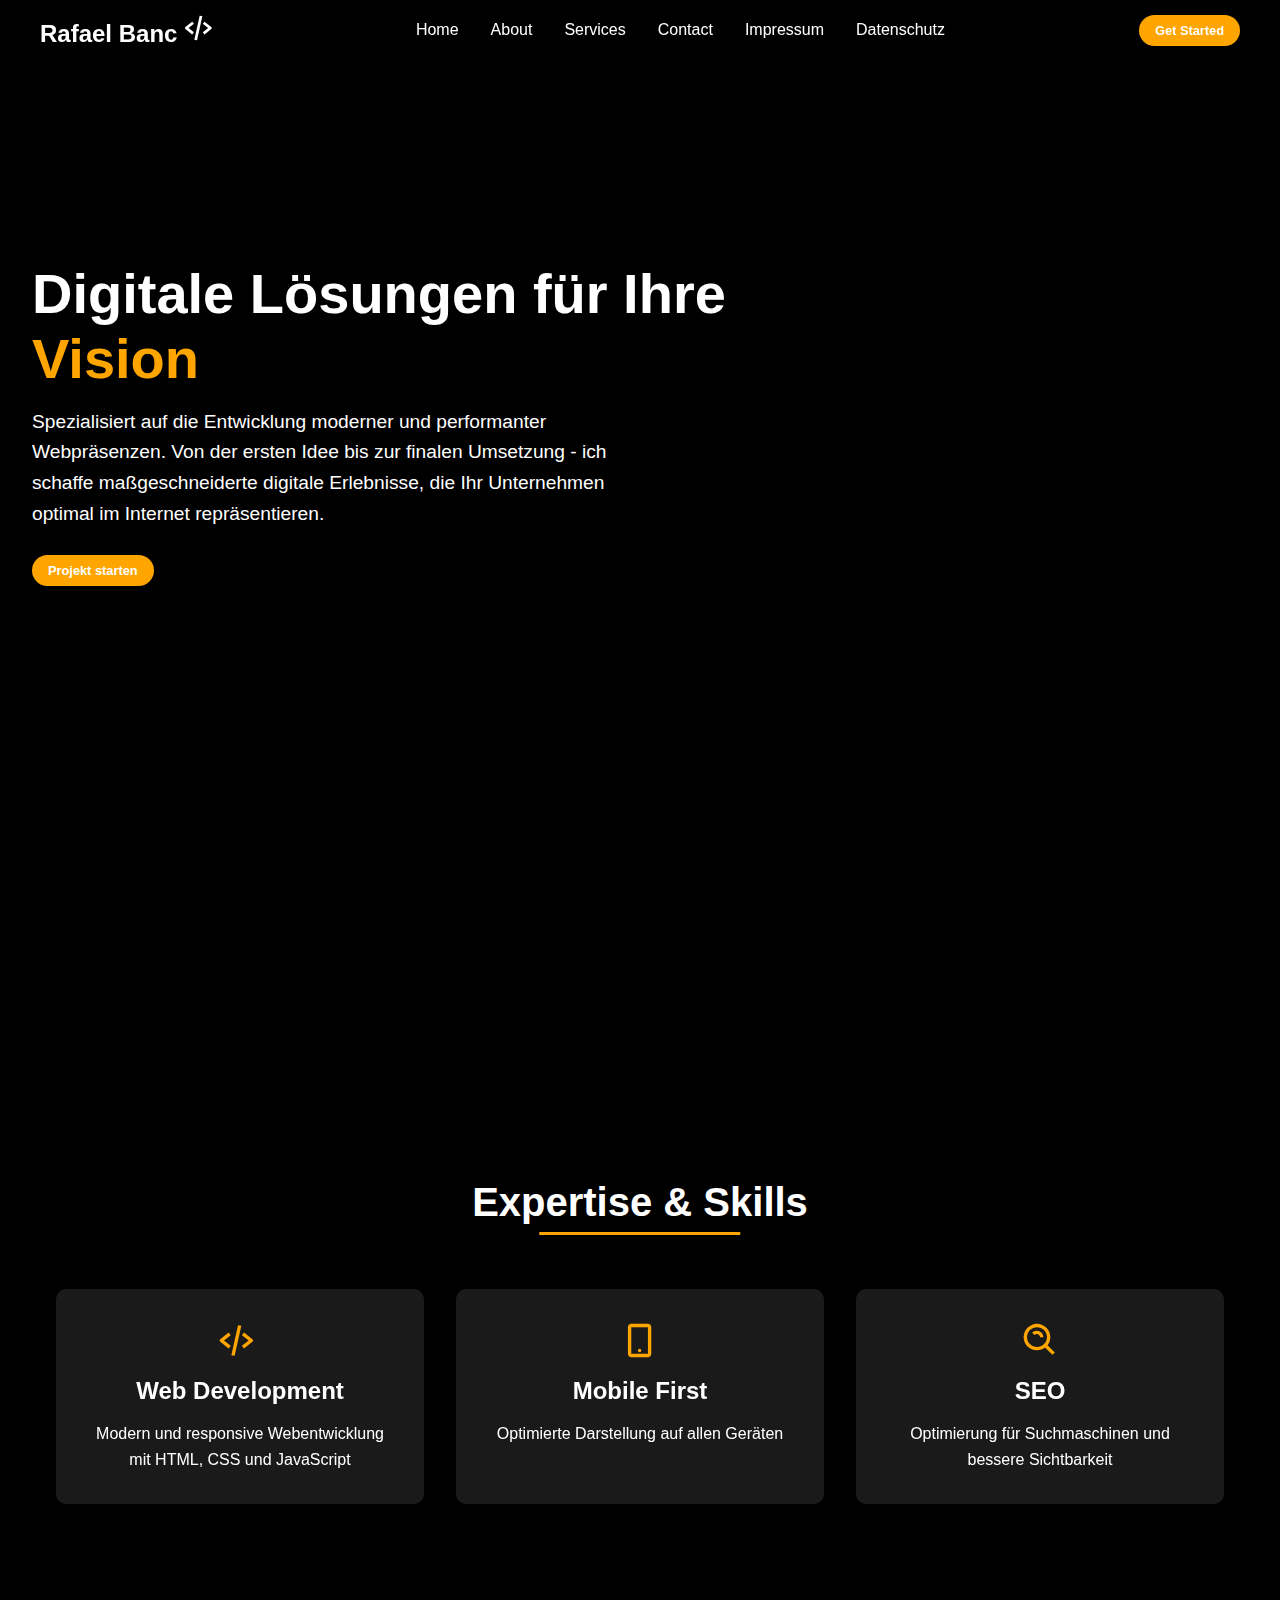
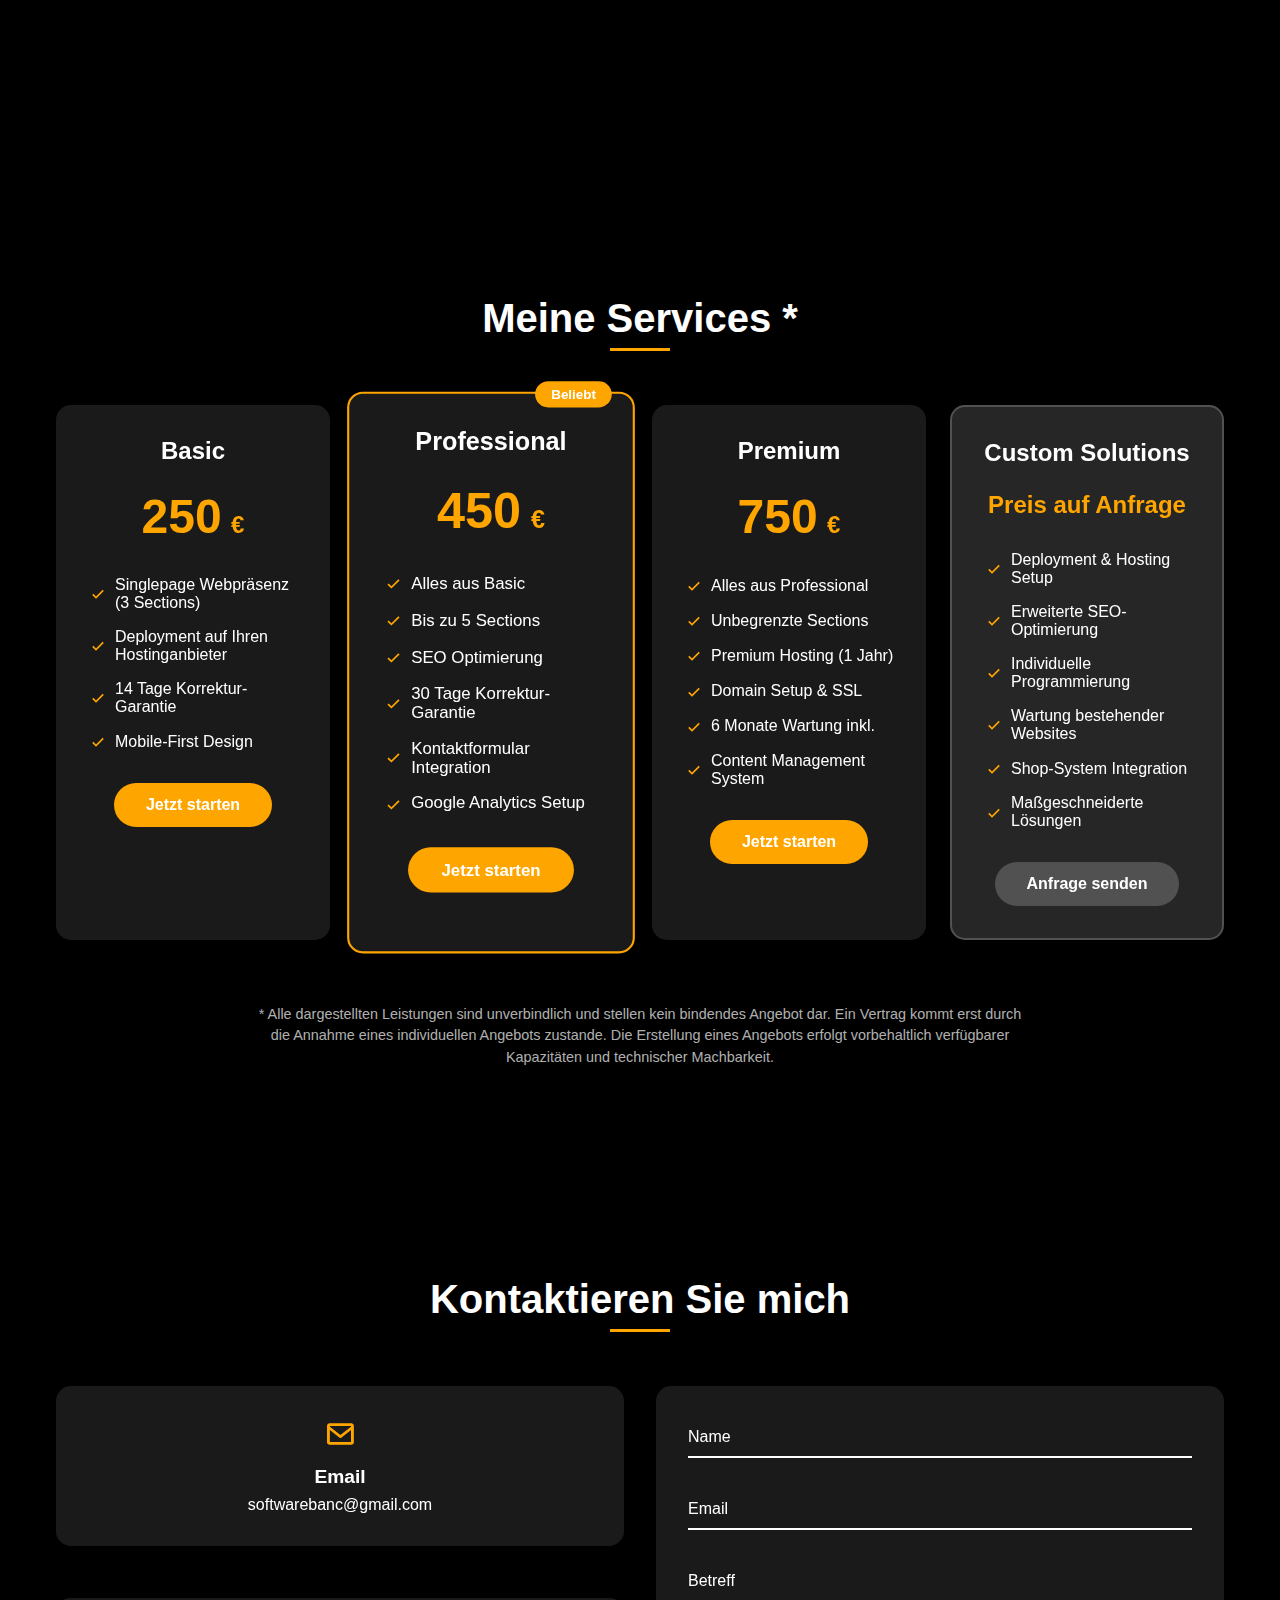
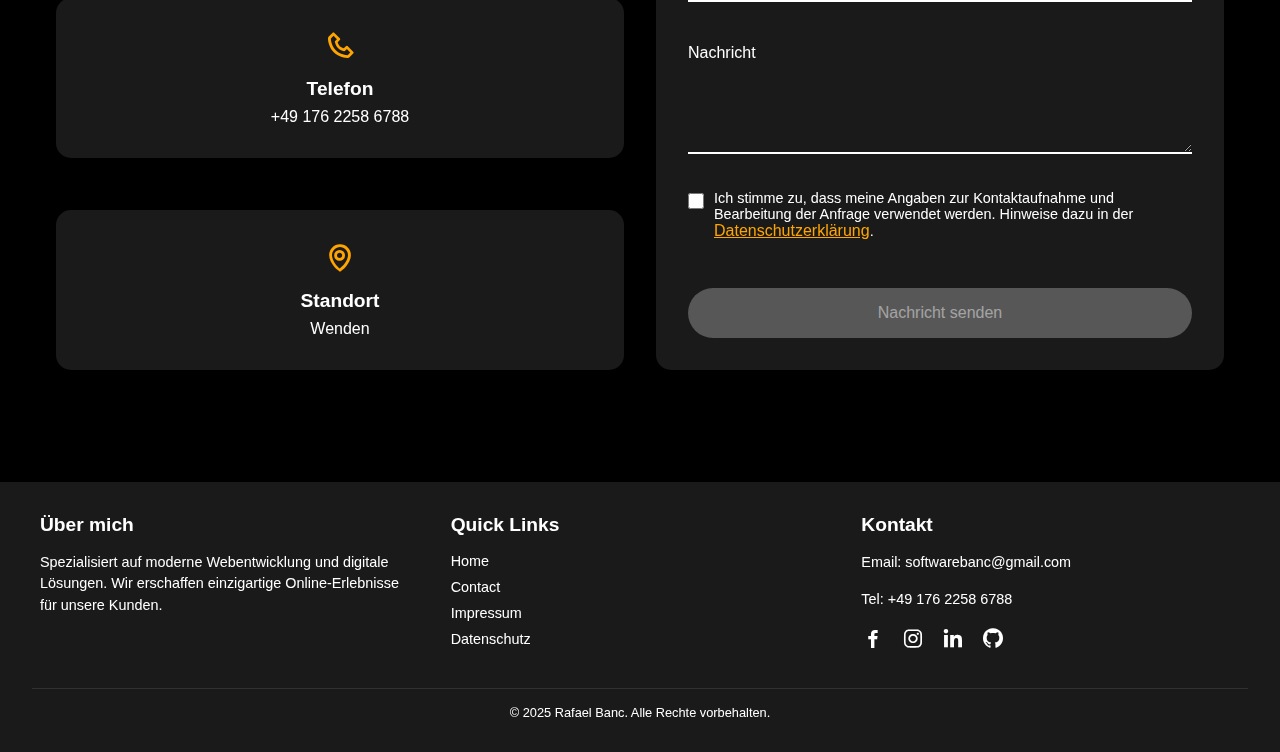
==== index.html @ 3b5b47be "Initial commit" ====
<!DOCTYPE html>
<html lang="en">
<head>
    <meta charset="UTF-8">
    <meta name="viewport" content="width=device-width, initial-scale=1.0">
    <link rel="stylesheet" href="https://fonts.googleapis.com/css2?family=Material+Symbols+Outlined:opsz,wght,FILL,GRAD@20..48,100..700,0..1,-50..200&icon_names=menu" />
    <link rel="stylesheet" href="style.css">
    <link href='https://unpkg.com/boxicons@2.1.4/css/boxicons.min.css' rel='stylesheet'>
    <link rel="stylesheet" href="sections.css">
    <link rel="stylesheet" href="footer.css">
    <link rel="stylesheet" href="service.css">
    <link rel="stylesheet" href="contact.css">
    <script src="script.js" defer></script>
    <title>Banc-Software & IT</title>
</head>
<body>
    <header>
        <div class="navbar">
            <div class="logo"><a href="#home">Rafael Banc</a>
                <i class='bx bx-code-alt'></i>
            </div>
            <ul class="links">
                <li><a href="#home">Home</a></li>
                <li><a href="#about">About</a></li>
                <li><a href="#services">Services</a></li>
                <li><a href="#contact">Contact</a></li>
                <li><a href="/impressum.html">Impressum</a></li>
                <li><a href="/datenschutz.html">Datenschutz</a></li>
            </ul>
            <a href="#contact" class="action_btn">Get Started</a>
            <div class="toggle_btn">
                <span class="material-symbols-outlined">
                    menu
                    </span>
            </div>

            <div class="dropdown_menu">
                <li><a href="#home">Home</a></li>
                <li><a href="#about">About</a></li>
                <li><a href="#services">Services</a></li>
                <li><a href="#contact">Contact</a></li>
                <li><a href="/impressum.html">Impressum</a></li>
                <li><a href="/datenschutz.html">Datenschutz</a></li>
                <li><a href="#contact" class="action_btn">Get Started</a></li>
            </div>
        </div>
    </header>

    <section id="home">
        <div class="hero-content">
            <h1>Digitale Lösungen für Ihre <span class="highlight">Vision</span></h1>
            <p>Spezialisiert auf die Entwicklung moderner und performanter Webpräsenzen. Von der ersten Idee bis zur finalen Umsetzung - ich schaffe maßgeschneiderte digitale Erlebnisse, die Ihr Unternehmen optimal im Internet repräsentieren.</p>
            <a href="#contact" class="action_btn">Projekt starten</a>
        </div>
    </section>

    <section id="about">
        <div class="about-content">
            <h2>Expertise & Skills</h2>
            <div class="skills-container">
                <div class="skill-card">
                    <i class='bx bx-code-alt'></i>
                    <h3>Web Development</h3>
                    <p>Modern und responsive Webentwicklung mit HTML, CSS und JavaScript</p>
                </div>
                <div class="skill-card">
                    <i class='bx bx-mobile-alt'></i>
                    <h3>Mobile First</h3>
                    <p>Optimierte Darstellung auf allen Geräten</p>
                </div>
                <div class="skill-card">
                    <i class='bx bx-search-alt'></i>
                    <h3>SEO</h3>
                    <p>Optimierung für Suchmaschinen und bessere Sichtbarkeit</p>
                </div>
            </div>
        </div>
    </section>

    <!-- Services Section -->
<section id="services">
    <div class="services-content">
        <h2>Meine Services *</h2>
        <div class="pricing-container">
            <!-- Basic Package -->
            <div class="pricing-card">
                <div class="package-name">Basic</div>
                <div class="price">
                    <span class="amount">250</span>
                    <span class="currency">€</span>
                </div>
                <ul class="features">
                    <li>
                        <i class='bx bx-check'></i>
                        Singlepage Webpräsenz (3 Sections)
                    </li>
                    <li>
                        <i class='bx bx-check'></i>
                        Deployment auf Ihren Hostinganbieter
                    </li>
                    <li>
                        <i class='bx bx-check'></i>
                        14 Tage Korrektur-Garantie
                    </li>
                    <li>
                        <i class='bx bx-check'></i>
                        Mobile-First Design
                    </li>
                </ul>
                <a href="#contact" class="pricing-button">Jetzt starten</a>
            </div>

            <!-- Professional Package -->
            <div class="pricing-card featured">
                <div class="popular-badge">Beliebt</div>
                <div class="package-name">Professional</div>
                <div class="price">
                    <span class="amount">450</span>
                    <span class="currency">€</span>
                </div>
                <ul class="features">
                    <li>
                        <i class='bx bx-check'></i>
                        Alles aus Basic
                    </li>
                    <li>
                        <i class='bx bx-check'></i>
                        Bis zu 5 Sections
                    </li>
                    <li>
                        <i class='bx bx-check'></i>
                        SEO Optimierung
                    </li>
                    <li>
                        <i class='bx bx-check'></i>
                        30 Tage Korrektur-Garantie
                    </li>
                    <li>
                        <i class='bx bx-check'></i>
                        Kontaktformular Integration
                    </li>
                    <li>
                        <i class='bx bx-check'></i>
                        Google Analytics Setup
                    </li>
                </ul>
                <a href="#contact" class="pricing-button">Jetzt starten</a>
            </div>

            <!-- Premium Package -->
            <div class="pricing-card">
                <div class="package-name">Premium</div>
                <div class="price">
                    <span class="amount">750</span>
                    <span class="currency">€</span>
                </div>
                <ul class="features">
                    <li>
                        <i class='bx bx-check'></i>
                        Alles aus Professional
                    </li>
                    <li>
                        <i class='bx bx-check'></i>
                        Unbegrenzte Sections
                    </li>
                    <li>
                        <i class='bx bx-check'></i>
                        Premium Hosting (1 Jahr)
                    </li>
                    <li>
                        <i class='bx bx-check'></i>
                        Domain Setup & SSL
                    </li>
                    <li>
                        <i class='bx bx-check'></i>
                        6 Monate Wartung inkl.
                    </li>
                    <li>
                        <i class='bx bx-check'></i>
                        Content Management System
                    </li>
                </ul>
                <a href="#contact" class="pricing-button">Jetzt starten</a>
            </div>
            <!-- Custom Solutions Package -->
<div class="pricing-card custom">
    <div class="package-name">Custom Solutions</div>
    <div class="price">
        <span class="custom-price">Preis auf Anfrage</span>
    </div>
    <ul class="features">
        <li>
            <i class='bx bx-check'></i>
            Deployment & Hosting Setup
        </li>
        <li>
            <i class='bx bx-check'></i>
            Erweiterte SEO-Optimierung
        </li>
        <li>
            <i class='bx bx-check'></i>
            Individuelle Programmierung
        </li>
        <li>
            <i class='bx bx-check'></i>
            Wartung bestehender Websites
        </li>
        <li>
            <i class='bx bx-check'></i>
            Shop-System Integration
        </li>
        <li>
            <i class='bx bx-check'></i>
            Maßgeschneiderte Lösungen
        </li>
    </ul>
    <a href="#contact" class="pricing-button">Anfrage senden</a>
</div>

        </div>
    </div>
    <div class="service-disclaimer">
        <p>* Alle dargestellten Leistungen sind unverbindlich und stellen kein bindendes Angebot dar. 
        Ein Vertrag kommt erst durch die Annahme eines individuellen Angebots zustande. 
        Die Erstellung eines Angebots erfolgt vorbehaltlich verfügbarer Kapazitäten und technischer Machbarkeit.</p>
    </div>
</section>



<section id="contact">
    <div class="contact-content">
        <h2>Kontaktieren Sie mich</h2>
        <div class="contact-container">
            <div class="contact-info">
                <div class="info-item">
                    <i class='bx bx-envelope'></i>
                    <h3>Email</h3>
                    <p>softwarebanc@gmail.com</p>
                </div>
                <div class="info-item">
                    <i class='bx bx-phone'></i>
                    <h3>Telefon</h3>
                    <p>+49 176 2258 6788</p>
                </div>
                <div class="info-item">
                    <i class='bx bx-map'></i>
                    <h3>Standort</h3>
                    <p>Wenden</p>
                </div>
            </div>
            <div class="contact-form" id="contactFormContainer">
                <form id="contactForm" action="https://formspree.io/f/xzzzyaww" method="POST">
                    <input type="hidden" name="_csrf" value="true">
                    <input type="text" name="_gotcha" style="display:none">
                    <div class="form-group">
                        <input type="text" name="name" required>
                        <label>Name</label>
                    </div>
                    <div class="form-group">
                        <input type="email" name="email" required>
                        <label>Email</label>
                    </div>
                    <div class="form-group">
                        <input type="text" name="subject" required>
                        <label>Betreff</label>
                    </div>
                    <div class="form-group">
                        <textarea name="message" required></textarea>
                        <label>Nachricht</label>
                    </div>
                    <div class="form-group privacy-check">
                        <input type="checkbox" name="privacy" id="privacy" required>
                        <label> <!-- "for" Attribut entfernt -->
                            Ich stimme zu, dass meine Angaben zur Kontaktaufnahme und Bearbeitung 
                            der Anfrage verwendet werden. Hinweise dazu in der 
                            <a href="/datenschutz.html">Datenschutzerklärung</a>.
                        </label>
                    </div>
                    <button type="submit" class="submit-btn" disabled>Nachricht senden</button>
                </form>
                <div id="successMessage" class="success-message" style="display: none;">
                    <i class='bx bx-check-circle'></i>
                    <h3>Vielen Dank für Ihre Nachricht!</h3>
                    <p>Ich melde mich schnellstmöglich bei Ihnen!</p>
                </div>
            </div>
        </div>
    </div>
</section>
   
    <footer class="footer">
        <div class="footer-content">
            <div class="footer-section info">
                <h3>Über mich</h3>
                <p>Spezialisiert auf moderne Webentwicklung und digitale Lösungen. Wir erschaffen einzigartige Online-Erlebnisse für unsere Kunden.</p>
            </div>
            
            <div class="footer-section links">
                <h3>Quick Links</h3>
                <ul class="footer-links">
                    <li><a href="#home">Home</a></li>
                    <li><a href="#contact">Contact</a></li>
                    <li><a href="/impressum.html">Impressum</a></li>
                    <li><a href="/datenschutz.html">Datenschutz</a></li>
                </ul>
            </div>
            
            <div class="footer-section contact">
                <h3>Kontakt</h3>
                <p>Email: softwarebanc@gmail.com</p>
                <p>Tel: +49 176 2258 6788</p>
                <div class="social-links">
                    <a href="#"><i class='bx bxl-facebook'></i></a>
                    <a href="#"><i class='bx bxl-instagram'></i></a>
                    <a href="#"><i class='bx bxl-linkedin'></i></a>
                    <a href="#"><i class='bx bxl-github'></i></a>
                </div>
            </div>
        </div>
        
        <div class="footer-bottom">
            <p>&copy; 2025 Rafael Banc. Alle Rechte vorbehalten.</p>
        </div>
    </footer>
   
</body>
</html>
---- style.css ----
* {
    margin: 0;
    padding: 0;
    box-sizing: border-box;
    font-family: 'open sans', sans-serif;
}

body {
    height: 100vh;
    background-color: #000;
    background-image: url('mount.png');
    background-size: cover;
    background-position: center;
}

li {
    list-style: none;
}

a {
    text-decoration: none;
    color: #fff;
    font-size: 1rem;
}

a:hover {
    color: orange;
}
/* Header */

header {
    position: fixed;
    width: 100%;
    top: 0;
    left: 0;
    padding: 0 2rem;
    z-index: 1000;
    transition: background-color 0.3s ease, backdrop-filter 0.3s ease;
}

/* Blur-Effekt beim Scrollen */
header.scrolled {
    background: rgba(0, 0, 0, 0.5);
    backdrop-filter: blur(10px);
    -webkit-backdrop-filter: blur(10px);
}

.navbar {
    width: 100%;
    height: 60px;
    max-width: 1200px;
    margin: 0 auto;
    display: flex;
    align-items: center;
    justify-content: space-between;
}

.navbar .logo a{
    font-size: 1.5rem;
    font-weight: bold;
}

.navbar .links {
    display: flex;
    gap: 2rem;
}

.navbar .toggle_btn {
    color: #fff;
    font-size: 1.5rem;
    cursor: pointer;
    display: none;
}

.action_btn {
background-color: orange;
color: #fff;
padding: 0.5rem 1rem;
border: none;
outline: none;
border-radius: 20px;
font-size: 0.8rem;
font-weight: bold;
cursor: pointer;
transition: scale 0.2 ease;
}

.action_btn:hover {
    scale: 1.05;
    color: #fff;
}

.action_btn:active {
    scale: 0.95;
}

/* Dropdown-Menu */
.dropdown_menu {
    display: none;
    position: absolute;
    top: 60px;
    right: 2rem;
    width: 300px;
    height: 0;
    
    border-radius: 0 0 10px 10px;
    overflow: hidden;
    transition: all 0.3s ease;
}

.dropdown_menu.open {
    height: 240px;
   
}

.dropdown_menu.scrolled {
    background: rgba(0, 0, 0, 0.5);
    backdrop-filter: blur(10px);
    -webkit-backdrop-filter: blur(10px);
}

.dropdown_menu li {

    padding: 0.7rem;
    display: flex;
    align-items: center;
    justify-content: center;
}

.dropdown_menu .action_btn {
    width: 100%;
    text-align: center;
}

.bx-code-alt {
    font-size: 2rem;
    margin-right: 0.5rem;
    color: white;
}


/* RESPONSIVE DESIGN */
@media (max-width: 992px) {
    .navbar .links,
    .navbar > .action_btn {
        display: none;
    }

    .navbar .toggle_btn {
        display: block;
    }

    .dropdown_menu {
        display: block;
       
    }
}

@media (max-width: 576px) {
    .dropdown_menu {
        left: 2rem;
        width: unset;
       
    }
}
---- sections.css ----
#home {
    height: 100vh;
    display: flex;
    align-items: center;
    padding: 0 2rem;
}

.hero-content {
    max-width: 800px;
    margin-top: -60px; /* Offset für die Navbar */
    animation: fadeIn 1s ease-out;
}

.hero-content h1 {
    font-size: 3.5rem;
    color: #fff;
    margin-bottom: 1rem;
    text-shadow: 2px 2px 4px rgba(0, 0, 0, 0.5);
}

.hero-content p {
    font-size: 1.2rem;
    color: #fff;
    line-height: 1.6;
    margin-bottom: 2rem;
    max-width: 600px;
    text-shadow: 1px 1px 2px rgba(0, 0, 0, 0.5);
}

.highlight {
    color: orange;
}

@keyframes fadeIn {
    from {
        opacity: 0;
        transform: translateY(20px);
    }
    to {
        opacity: 1;
        transform: translateY(0);
    }
}

@media (max-width: 768px) {
    .hero-content h1 {
        font-size: 2.5rem;
    }
    
    .hero-content p {
        font-size: 1rem;
    }
}

/* about Section */

#about {
    min-height: 100vh;
    background: rgba(0, 0, 0, 0.8);
    display: flex;
    align-items: center;
    justify-content: center;
    padding: 4rem 2rem;
}

.about-content {
    max-width: 1200px;
    width: 100%;
    text-align: center;
}

.about-content h2 {
    color: #fff;
    font-size: 2.5rem;
    margin-bottom: 3rem;
    position: relative;
    display: inline-block;
}

.about-content h2::after {
    content: '';
    position: absolute;
    width: 60%;
    height: 3px;
    background: orange;
    bottom: -10px;
    left: 50%;
    transform: translateX(-50%);
}

.skills-container {
    display: grid;
    grid-template-columns: repeat(auto-fit, minmax(250px, 1fr));
    gap: 2rem;
    padding: 1rem;
}

.skill-card {
    background: rgba(255, 255, 255, 0.1);
    backdrop-filter: blur(10px);
    padding: 2rem;
    border-radius: 10px;
    transition: transform 0.3s ease;
}

.skill-card:hover {
    transform: translateY(-5px);
}

.skill-card i {
    font-size: 2.5rem;
    color: orange;
    margin-bottom: 1rem;
}

.skill-card h3 {
    color: #fff;
    font-size: 1.5rem;
    margin-bottom: 1rem;
}

.skill-card p {
    color: #fff;
    font-size: 1rem;
    line-height: 1.6;
}

@media (max-width: 768px) {
    .about-content h2 {
        font-size: 2rem;
    }
    
    .skills-container {
        grid-template-columns: 1fr;
        gap: 1.5rem;
    }
}
---- footer.css ----
.footer {
    
    bottom: 0;
    left: 0;
    width: 100%;
    background: rgba(255, 255, 255, 0.1);
    backdrop-filter: blur(15px);
    padding: 2rem;
    z-index: 100;
}

body {
padding-bottom: 300px;
}

.footer-content {
    max-width: 1200px;
    margin: 0 auto;
    display: flex;
    justify-content: space-between;
    align-items: flex-start;
    flex-wrap: wrap;
    gap: 2rem;
}

.footer-section {
    flex: 1;
    min-width: 250px;
}

.footer-section h3 {
    color: #fff;
    font-size: 1.2rem;
    margin-bottom: 1rem;
    font-weight: bold;
}

.footer-section p {
    color: #fff;
    font-size: 0.9rem;
    line-height: 1.5;
    margin-bottom: 1rem;
}

.footer-links {
    list-style: none;
    padding: 0;
}

.footer-links li {
    margin-bottom: 0.5rem;
}

.footer-links a {
    color: #fff;
    text-decoration: none;
    font-size: 0.9rem;
    transition: color 0.3s ease;
}

.footer-links a:hover {
    color: orange;
}

.social-links {
    display: flex;
    gap: 1rem;
    margin-top: 1rem;
}

.social-links a {
    color: #fff;
    font-size: 1.5rem;
    transition: color 0.3s ease;
}

.social-links a:hover {
    color: orange;
}

.footer-bottom {
    text-align: center;
    margin-top: 2rem;
    padding-top: 1rem;
    border-top: 1px solid rgba(255, 255, 255, 0.1);
    color: #fff;
    font-size: 0.8rem;
}

@media screen and (max-width: 992px) {
    .footer-section.info,
    .footer-section.links {
        display: none !important;
    }
    
    .footer-section {
        flex: 100%;
        text-align: center;
    }

    .footer-content {
        justify-content: center;
    }

    .social-links {
        justify-content: center;
        width: 100%; /* Wichtig für die Zentrierung */
    }
}

@media screen and (max-width: 576px) {
    .footer-content {
        padding: 2rem 1rem;
        gap: 1rem;
    }
    
    .social-links {
        justify-content: center;
        width: 100%;
    }
}
---- service.css ----
/* Services Section */
#services {
    min-height: 100vh;
    background: rgba(0, 0, 0, 0.8);
    padding: 6rem 2rem;
}

.services-content {
    max-width: 1200px;
    margin: 0 auto;
}

.services-content h2 {
    color: #fff;
    font-size: 2.5rem;
    text-align: center;
    margin-bottom: 3rem;
    position: relative;
    display: inline-block;
    width: 100%;
}

.services-content h2::after {
    content: '';
    position: absolute;
    width: 60px;
    height: 3px;
    background: orange;
    bottom: -10px;
    left: 50%;
    transform: translateX(-50%);
}

.pricing-container {
    display: grid;
    grid-template-columns: repeat(auto-fit, minmax(300px, 1fr));
    gap: 2rem;
    padding: 1rem;
}

.pricing-card {
    background: rgba(255, 255, 255, 0.1);
    backdrop-filter: blur(10px);
    border-radius: 15px;
    padding: 2rem;
    text-align: center;
    position: relative;
    transition: transform 0.3s ease, box-shadow 0.3s ease;
}

.pricing-card:hover {
    transform: translateY(-10px);
    box-shadow: 0 10px 20px rgba(0, 0, 0, 0.2);
}

.pricing-card.featured {
    border: 2px solid orange;
    transform: scale(1.05);
}

.pricing-card.featured:hover {
    transform: scale(1.05) translateY(-10px);
}

.popular-badge {
    position: absolute;
    top: -12px;
    right: 20px;
    background: orange;
    color: #fff;
    padding: 5px 15px;
    border-radius: 20px;
    font-size: 0.8rem;
    font-weight: bold;
}

.package-name {
    color: #fff;
    font-size: 1.5rem;
    font-weight: bold;
    margin-bottom: 1rem;
}

.price {
    margin: 1.5rem 0;
}

.price .amount {
    color: orange;
    font-size: 3rem;
    font-weight: bold;
}

.price .currency {
    color: orange;
    font-size: 1.5rem;
    font-weight: bold;
    margin-left: 5px;
}

.features {
    list-style: none;
    padding: 0;
    margin: 2rem 0;
    text-align: left;
}

.features li {
    color: #fff;
    margin-bottom: 1rem;
    display: flex;
    align-items: center;
    gap: 0.5rem;
}

.features li i {
    color: orange;
    font-size: 1.2rem;
}

.pricing-button {
    display: inline-block;
    background: orange;
    color: #fff;
    padding: 0.8rem 2rem;
    border-radius: 25px;
    font-weight: bold;
    transition: all 0.3s ease;
}

.pricing-button:hover {
    background: #fff;
    color: orange;
    transform: scale(1.05);
}

/* Custom Solutions Card Styles */
.pricing-card.custom {
    background: rgba(255, 255, 255, 0.15);
    border: 2px solid rgba(255, 255, 255, 0.2);
}

.pricing-card.custom .custom-price {
    color: #fff;
    font-size: 1.5rem;
    font-weight: bold;
    color: orange
}

.pricing-card.custom .pricing-button {
    background: rgba(255, 255, 255, 0.2);
}

.pricing-card.custom .pricing-button:hover {
    background: orange;
    color: #fff;
}

.service-disclaimer {
    text-align: center;
    max-width: 800px;
    margin: 2rem auto 0;
    padding: 1rem;
}

.service-disclaimer p {
    color: rgba(255, 255, 255, 0.7);
    font-size: 0.9rem;
    line-height: 1.5;
}

/* Responsive Grid Anpassung */
@media (min-width: 1200px) {
    .pricing-container {
        grid-template-columns: repeat(4, 1fr);
        gap: 1.5rem;
    }
}

/* Responsive Design */
@media (max-width: 768px) {
    .pricing-container {
        grid-template-columns: 1fr;
        max-width: 400px;
        margin: 0 auto;
    }
    
    .pricing-card.featured {
        transform: none;
    }
    
    .pricing-card.featured:hover {
        transform: translateY(-10px);
    }
}
---- contact.css ----
/* Contact Section */
#contact {
    min-height: 100vh;
    background: rgba(0, 0, 0, 0.8);
    padding: 6rem 2rem;
}

.contact-content {
    max-width: 1200px;
    margin: 0 auto;
}

.contact-content h2 {
    color: #fff;
    font-size: 2.5rem;
    text-align: center;
    margin-bottom: 3rem;
    position: relative;
}

.contact-content h2::after {
    content: '';
    position: absolute;
    width: 60px;
    height: 3px;
    background: orange;
    bottom: -10px;
    left: 50%;
    transform: translateX(-50%);
}

.contact-container {
    display: grid;
    grid-template-columns: repeat(auto-fit, minmax(300px, 1fr));
    gap: 2rem;
    padding: 1rem;
}

/* Contact Info Styles */
.contact-info {
    display: flex;
    flex-direction: column;
    gap: 2rem;
    justify-content: space-between;
}

.info-item {
    background: rgba(255, 255, 255, 0.1);
    backdrop-filter: blur(10px);
    padding: 2rem;
    border-radius: 15px;
    text-align: center;
    transition: transform 0.3s ease;
}

.info-item:hover {
    transform: translateY(-5px);
}

.info-item i {
    font-size: 2rem;
    color: orange;
    margin-bottom: 1rem;
}

.info-item h3 {
    color: #fff;
    font-size: 1.2rem;
    margin-bottom: 0.5rem;
}

.info-item p {
    color: #fff;
    font-size: 1rem;
}

/* Form Styles */

/* Autofill Styles überschreiben */
.form-group input:-webkit-autofill,
.form-group input:-webkit-autofill:hover,
.form-group input:-webkit-autofill:focus,
.form-group textarea:-webkit-autofill,
.form-group textarea:-webkit-autofill:hover,
.form-group textarea:-webkit-autofill:focus {
    -webkit-text-fill-color: #fff;
    -webkit-box-shadow: 0 0 0px 1000px transparent inset;
    transition: background-color 5000s ease-in-out 0s;
    background-color: transparent !important;
}

/* Zusätzlich für bessere Browser-Kompatibilität */
.form-group input:autofill,
.form-group textarea:autofill {
    -webkit-text-fill-color: #fff;
    -webkit-box-shadow: 0 0 0px 1000px transparent inset;
    transition: background-color 5000s ease-in-out 0s;
    background-color: transparent !important;
}

.contact-form {
    background: rgba(255, 255, 255, 0.1);
    backdrop-filter: blur(10px);
    padding: 2rem;
    border-radius: 15px;
}

.form-group {
    position: relative;
    margin-bottom: 2rem;
}

.form-group input,
.form-group textarea {
    width: 100%;
    padding: 10px 0;
    font-size: 1rem;
    color: #fff;
    background: transparent;
    border: none;
    border-bottom: 2px solid #fff;
    outline: none;
    transition: border-color 0.3s ease;
}

.form-group label {
    position: absolute;
    top: 0;
    left: 0;
    padding: 10px 0;
    font-size: 1rem;
    color: #fff;
    pointer-events: none;
    transition: 0.3s ease all;
}

.form-group input:focus ~ label,
.form-group input:valid ~ label,
.form-group textarea:focus ~ label,
.form-group textarea:valid ~ label {
    top: -20px;
    font-size: 0.8rem;
    color: orange;
}

.form-group input:focus,
.form-group textarea:focus {
    border-bottom-color: orange;
}

.form-group textarea {
    min-height: 120px;
    resize: vertical;
}

.submit-btn {
    background: orange;
    color: #fff;
    padding: 1rem 2rem;
    border: none;
    border-radius: 25px;
    font-size: 1rem;
    cursor: pointer;
    transition: all 0.3s ease;
    width: 100%;
    margin-top: 1rem;
    transition: all 0.3s ease;
}

.submit-btn:hover {
    background: #fff;
    color: orange;
}

.submit-btn:disabled {
    background-color: #808080; 
    opacity: 0.6;             
    cursor: not-allowed;      
    transform: none;         
}

.submit-btn:disabled:hover {
    background-color: #808080;
    color: #fff;
    transform: none;
    scale: 1;                
}

/* Responsive Design */
@media (max-width: 768px) {
    .contact-container {
        grid-template-columns: 1fr;
    }
    
    .contact-form {
        order: -1;
    }
}

/* Neue Styles für die Datenschutz-Checkbox */
.form-group.privacy-check label {
    position: static;  
    color: #fff !important; 
    font-size: 0.9rem !important; 
    transform: none; 
    transition: none; 
    padding: 0;
    pointer-events: auto; 
    white-space: normal; 
}

.form-group.privacy-check input[type="checkbox"] {
    width: auto;
    margin-top: 4px; /* Für bessere vertikale Ausrichtung mit dem Text */
}

.form-group.privacy-check label {
    all: unset; /* Setzt alle vererbten Styles zurück */
    color: #fff;
    font-size: 0.9rem;
    cursor: default; /* Normaler Cursor für Text */
    flex: 1; /* Erlaubt dem Text zu wrappen */
}

.form-group.privacy-check {
    display: flex;
    align-items: flex-start;
    gap: 10px;
    margin-bottom: 2rem;
    background: transparent;
}

.form-group.privacy-check input[type="checkbox"] {
    width: 16px; /* Definierte Größe */
    height: 16px;
    margin-top: 3px; /* Für vertikale Ausrichtung mit dem Text */
    cursor: pointer; /* Zeigt an, dass nur die Box klickbar ist */
}

.form-group.privacy-check a {
    color: orange;
    text-decoration: underline;
    pointer-events: auto; /* Erlaubt Klicks auf den Link */
}

.form-group.privacy-check a:hover {
    color: #fff;
}

.success-message {
    text-align: center;
    padding: 2rem;
    color: #fff;
    opacity: 0;
    transition: opacity 0.5s ease;
}

.success-message.show {
    opacity: 1;
}

.success-message i {
    font-size: 4rem;
    color: orange;
    margin-bottom: 1rem;
}

.success-message h3 {
    font-size: 1.5rem;
    margin-bottom: 1rem;
    color: #fff;
}

.success-message p {
    font-size: 1rem;
    color: #fff;
}
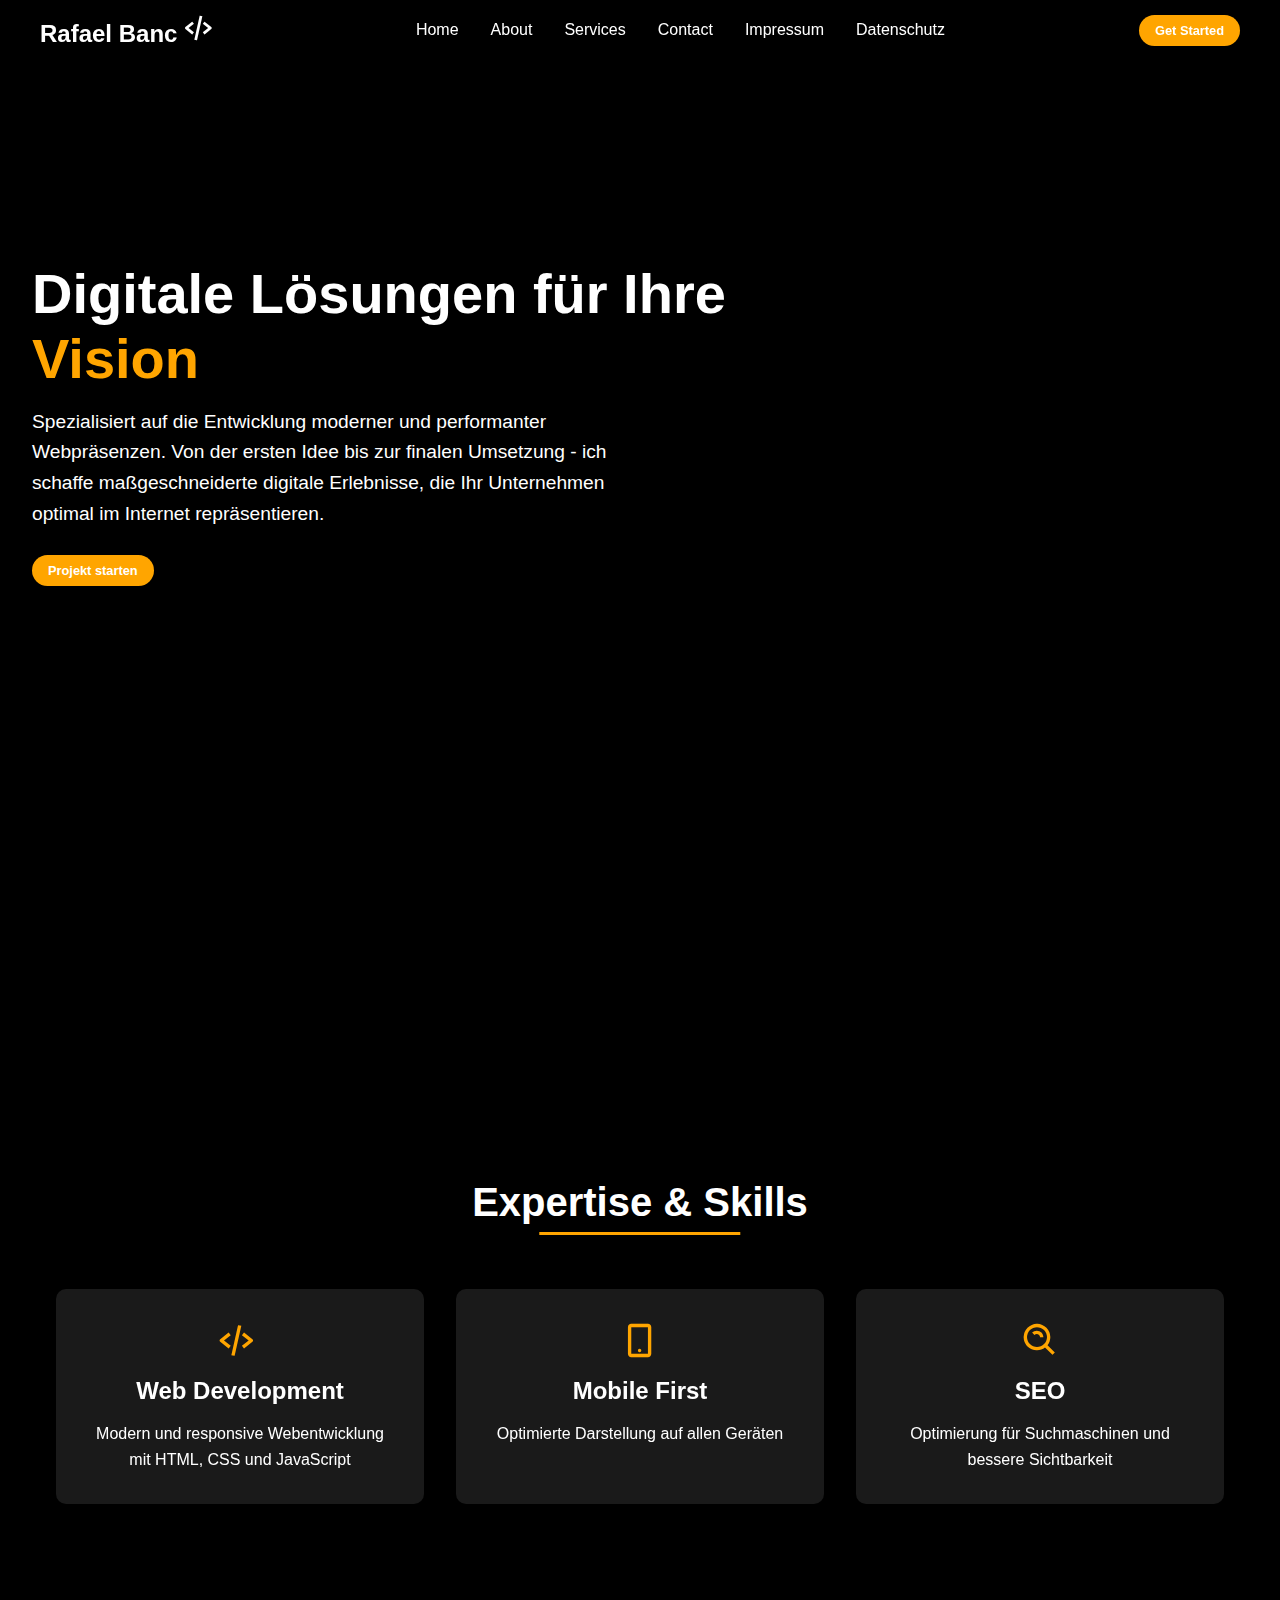
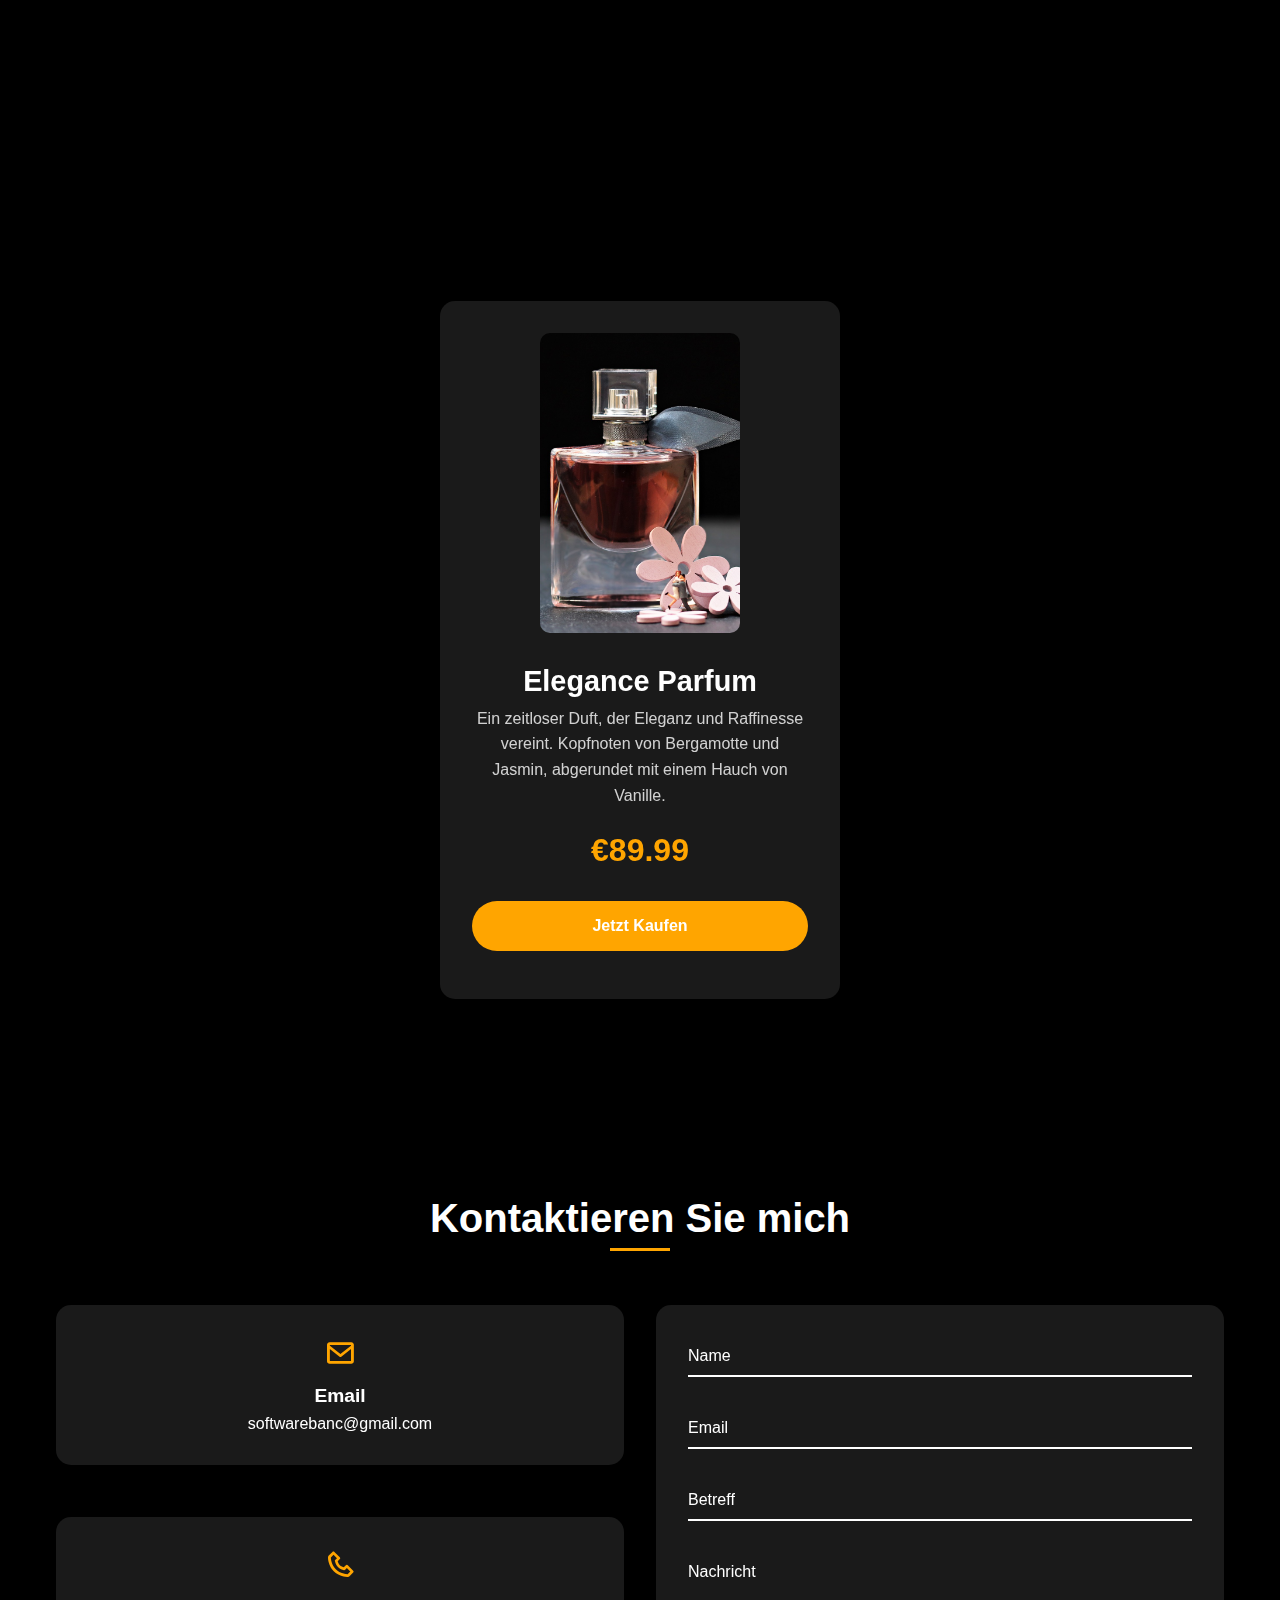
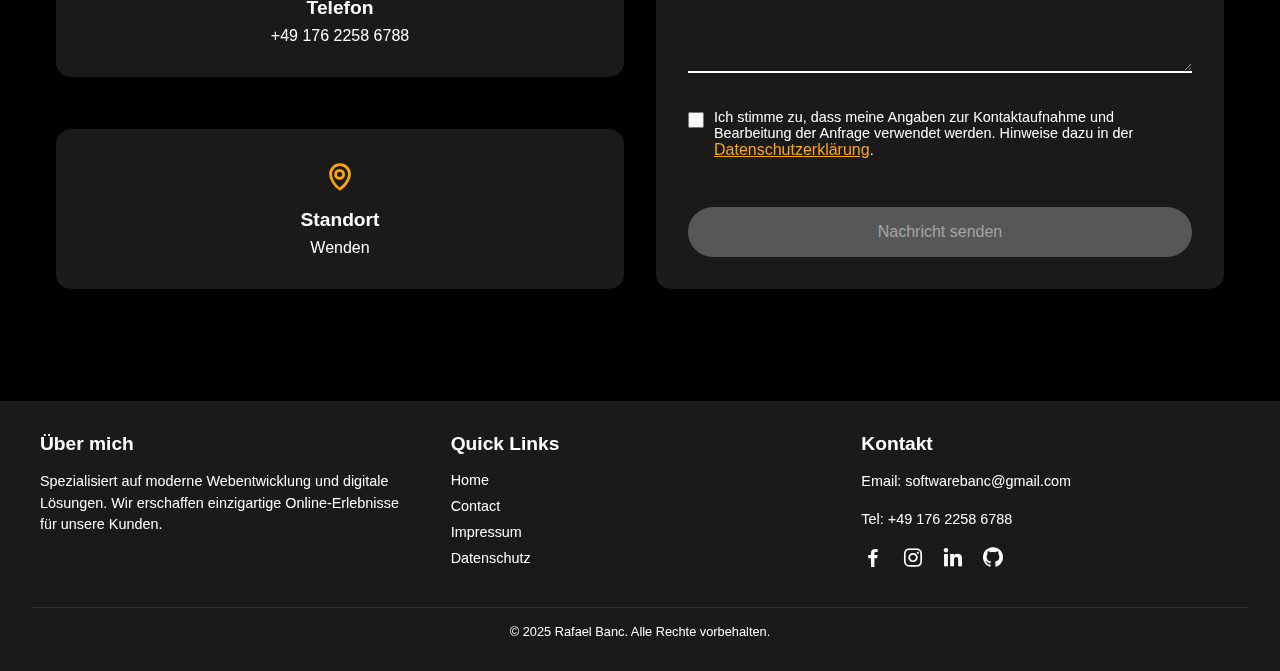
==== commit f6d24ba6: "Implement a product and description" ====
--- a/index.html
+++ b/index.html
@@ -8,9 +8,10 @@
     <link href='https://unpkg.com/boxicons@2.1.4/css/boxicons.min.css' rel='stylesheet'>
     <link rel="stylesheet" href="sections.css">
     <link rel="stylesheet" href="footer.css">
-    <link rel="stylesheet" href="service.css">
+    <link rel="stylesheet" href="product.css">
     <link rel="stylesheet" href="contact.css">
     <script src="script.js" defer></script>
+    <script src="https://www.paypal.com/sdk/js?client-id=YOUR_CLIENT_ID&currency=EUR"></script>
     <title>Banc-Software & IT</title>
 </head>
 <body>
@@ -77,154 +78,18 @@
         </div>
     </section>
 
-    <!-- Services Section -->
-<section id="services">
-    <div class="services-content">
-        <h2>Meine Services *</h2>
-        <div class="pricing-container">
-            <!-- Basic Package -->
-            <div class="pricing-card">
-                <div class="package-name">Basic</div>
-                <div class="price">
-                    <span class="amount">250</span>
-                    <span class="currency">€</span>
-                </div>
-                <ul class="features">
-                    <li>
-                        <i class='bx bx-check'></i>
-                        Singlepage Webpräsenz (3 Sections)
-                    </li>
-                    <li>
-                        <i class='bx bx-check'></i>
-                        Deployment auf Ihren Hostinganbieter
-                    </li>
-                    <li>
-                        <i class='bx bx-check'></i>
-                        14 Tage Korrektur-Garantie
-                    </li>
-                    <li>
-                        <i class='bx bx-check'></i>
-                        Mobile-First Design
-                    </li>
-                </ul>
-                <a href="#contact" class="pricing-button">Jetzt starten</a>
+    <section id="product" class="product-section">
+        <div class="product-card">
+            <div class="product-image">
+                <img src="parfum.png" alt="Luxury Parfum" loading="lazy">
             </div>
-
-            <!-- Professional Package -->
-            <div class="pricing-card featured">
-                <div class="popular-badge">Beliebt</div>
-                <div class="package-name">Professional</div>
-                <div class="price">
-                    <span class="amount">450</span>
-                    <span class="currency">€</span>
-                </div>
-                <ul class="features">
-                    <li>
-                        <i class='bx bx-check'></i>
-                        Alles aus Basic
-                    </li>
-                    <li>
-                        <i class='bx bx-check'></i>
-                        Bis zu 5 Sections
-                    </li>
-                    <li>
-                        <i class='bx bx-check'></i>
-                        SEO Optimierung
-                    </li>
-                    <li>
-                        <i class='bx bx-check'></i>
-                        30 Tage Korrektur-Garantie
-                    </li>
-                    <li>
-                        <i class='bx bx-check'></i>
-                        Kontaktformular Integration
-                    </li>
-                    <li>
-                        <i class='bx bx-check'></i>
-                        Google Analytics Setup
-                    </li>
-                </ul>
-                <a href="#contact" class="pricing-button">Jetzt starten</a>
-            </div>
-
-            <!-- Premium Package -->
-            <div class="pricing-card">
-                <div class="package-name">Premium</div>
-                <div class="price">
-                    <span class="amount">750</span>
-                    <span class="currency">€</span>
-                </div>
-                <ul class="features">
-                    <li>
-                        <i class='bx bx-check'></i>
-                        Alles aus Professional
-                    </li>
-                    <li>
-                        <i class='bx bx-check'></i>
-                        Unbegrenzte Sections
-                    </li>
-                    <li>
-                        <i class='bx bx-check'></i>
-                        Premium Hosting (1 Jahr)
-                    </li>
-                    <li>
-                        <i class='bx bx-check'></i>
-                        Domain Setup & SSL
-                    </li>
-                    <li>
-                        <i class='bx bx-check'></i>
-                        6 Monate Wartung inkl.
-                    </li>
-                    <li>
-                        <i class='bx bx-check'></i>
-                        Content Management System
-                    </li>
-                </ul>
-                <a href="#contact" class="pricing-button">Jetzt starten</a>
-            </div>
-            <!-- Custom Solutions Package -->
-<div class="pricing-card custom">
-    <div class="package-name">Custom Solutions</div>
-    <div class="price">
-        <span class="custom-price">Preis auf Anfrage</span>
-    </div>
-    <ul class="features">
-        <li>
-            <i class='bx bx-check'></i>
-            Deployment & Hosting Setup
-        </li>
-        <li>
-            <i class='bx bx-check'></i>
-            Erweiterte SEO-Optimierung
-        </li>
-        <li>
-            <i class='bx bx-check'></i>
-            Individuelle Programmierung
-        </li>
-        <li>
-            <i class='bx bx-check'></i>
-            Wartung bestehender Websites
-        </li>
-        <li>
-            <i class='bx bx-check'></i>
-            Shop-System Integration
-        </li>
-        <li>
-            <i class='bx bx-check'></i>
-            Maßgeschneiderte Lösungen
-        </li>
-    </ul>
-    <a href="#contact" class="pricing-button">Anfrage senden</a>
-</div>
-
+            <h2 class="product-title">Elegance Parfum</h2>
+            <p class="product-description">Ein zeitloser Duft, der Eleganz und Raffinesse vereint. Kopfnoten von Bergamotte und Jasmin, abgerundet mit einem Hauch von Vanille.</p>
+            <div class="product-price">€89.99</div>
+            <button class="buy-button" id="buyButton">Jetzt Kaufen</button>
+            <div id="paypal-button-container" class="paypal-button-container"></div>
         </div>
-    </div>
-    <div class="service-disclaimer">
-        <p>* Alle dargestellten Leistungen sind unverbindlich und stellen kein bindendes Angebot dar. 
-        Ein Vertrag kommt erst durch die Annahme eines individuellen Angebots zustande. 
-        Die Erstellung eines Angebots erfolgt vorbehaltlich verfügbarer Kapazitäten und technischer Machbarkeit.</p>
-    </div>
-</section>
+    </section>
 
 
 
--- a/product.css
+++ b/product.css
@@ -0,0 +1,104 @@
+.product-section {
+    padding: 6rem 2rem;
+    background: rgba(0, 0, 0, 0.8);
+    min-height: 100vh;
+    display: flex;
+    align-items: center;
+    justify-content: center;
+}
+
+.product-card {
+    background: rgba(255, 255, 255, 0.1);
+    backdrop-filter: blur(10px);
+    border-radius: 15px;
+    padding: 2rem;
+    max-width: 400px;
+    width: 100%;
+    text-align: center;
+    transition: transform 0.3s ease;
+    position: relative;
+    overflow: hidden;
+}
+
+.product-card:hover {
+    transform: translateY(-10px);
+}
+
+.product-image {
+    width: 200px;
+    height: 300px;
+    margin: 0 auto 2rem;
+    position: relative;
+}
+
+.product-image img {
+    width: 100%;
+    height: 100%;
+    object-fit: cover;
+    border-radius: 10px;
+    transition: transform 0.3s ease;
+}
+
+.product-card:hover .product-image img {
+    transform: scale(1.05);
+}
+
+.product-title {
+    color: #fff;
+    font-size: 1.8rem;
+    margin-bottom: 0.5rem;
+}
+
+.product-description {
+    color: rgba(255, 255, 255, 0.8);
+    font-size: 1rem;
+    line-height: 1.6;
+    margin-bottom: 1.5rem;
+}
+
+.product-price {
+    color: orange;
+    font-size: 2rem;
+    font-weight: bold;
+    margin-bottom: 2rem;
+}
+
+.buy-button {
+    background: orange;
+    color: #fff;
+    padding: 1rem 2rem;
+    border: none;
+    border-radius: 25px;
+    font-size: 1rem;
+    cursor: pointer;
+    transition: all 0.3s ease;
+    width: 100%;
+    font-weight: bold;
+}
+
+.buy-button:hover {
+    background: #fff;
+    color: orange;
+}
+
+/* PayPal Button Container */
+.paypal-button-container {
+    margin-top: 1rem;
+    width: 100%;
+}
+
+/* Responsive Design */
+@media (max-width: 768px) {
+    .product-card {
+        max-width: 320px;
+    }
+    
+    .product-image {
+        width: 160px;
+        height: 240px;
+    }
+    
+    .product-title {
+        font-size: 1.5rem;
+    }
+}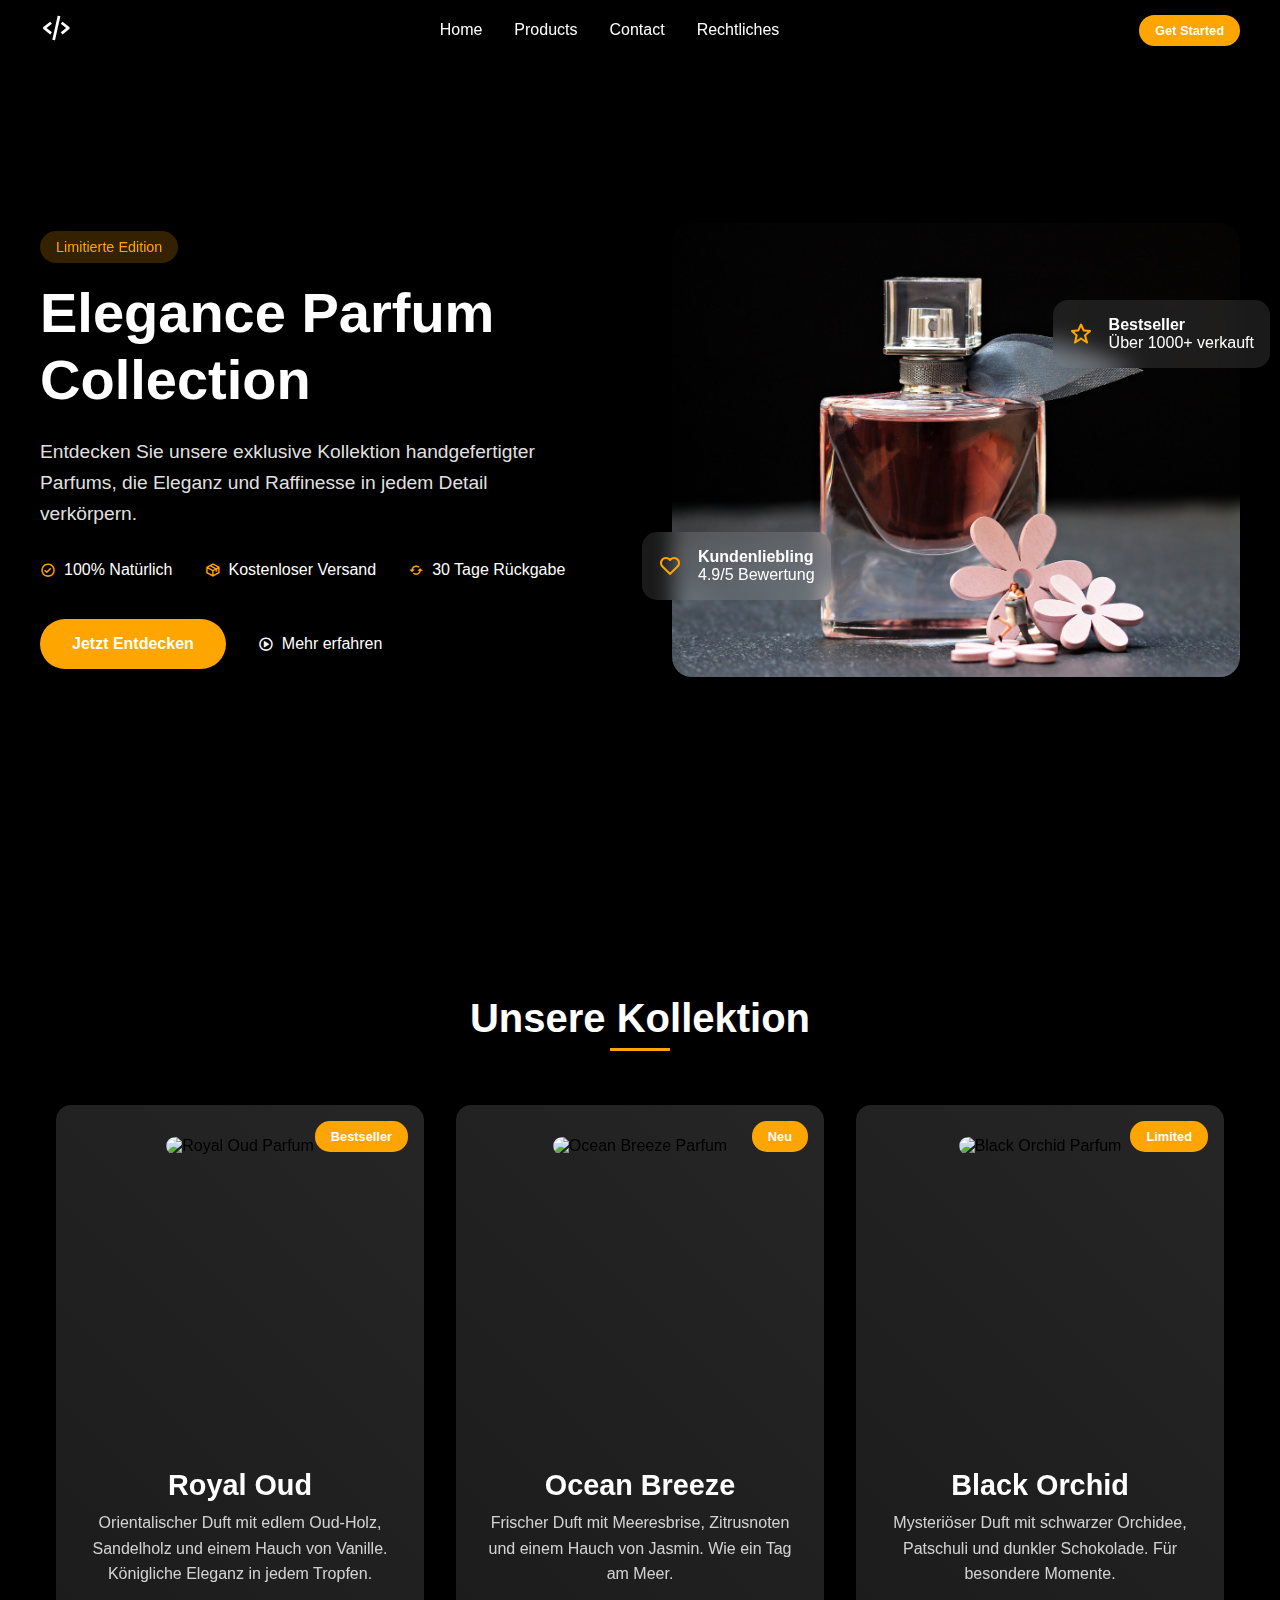
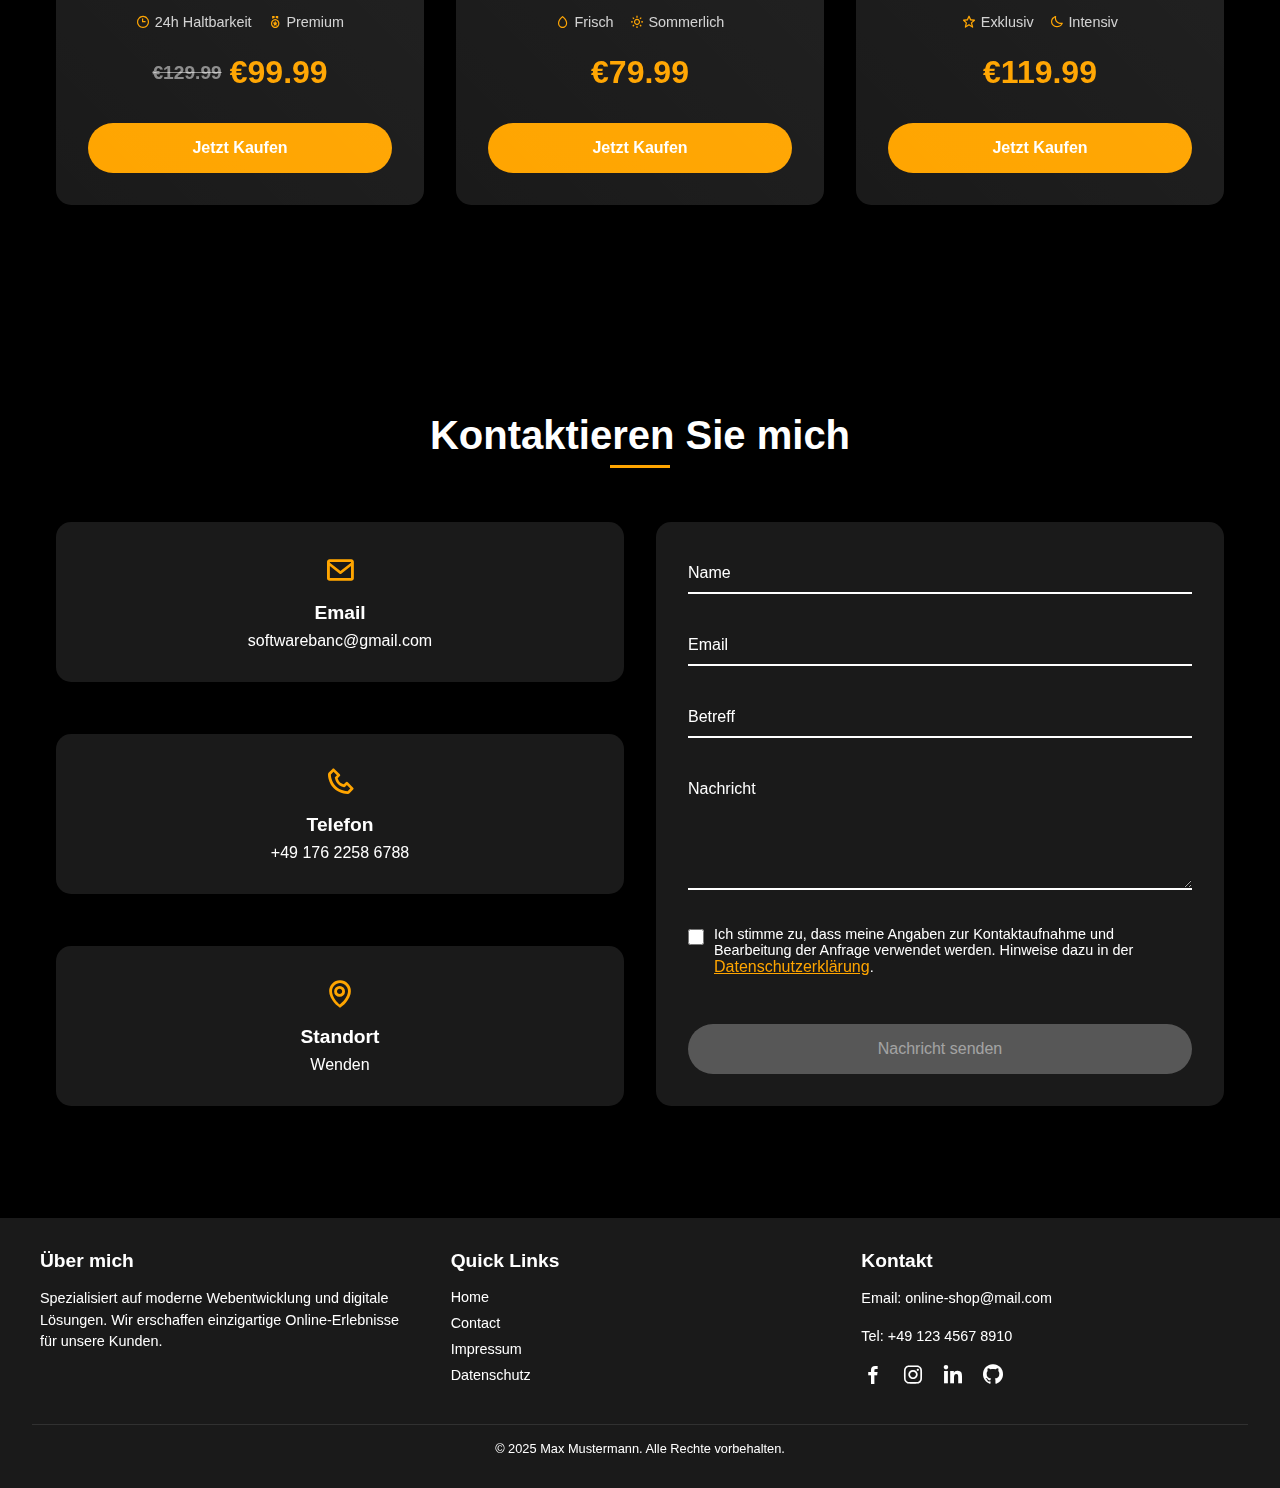
==== commit fa6468c9: "change the products" ====
--- a/index.html
+++ b/index.html
@@ -12,21 +12,20 @@
     <link rel="stylesheet" href="contact.css">
     <script src="script.js" defer></script>
     <script src="https://www.paypal.com/sdk/js?client-id=YOUR_CLIENT_ID&currency=EUR"></script>
-    <title>Banc-Software & IT</title>
+    <title>Dein Onlineshop</title>
 </head>
 <body>
     <header>
         <div class="navbar">
-            <div class="logo"><a href="#home">Rafael Banc</a>
+            <div class="logo"><a href="#home"></a>
                 <i class='bx bx-code-alt'></i>
             </div>
             <ul class="links">
                 <li><a href="#home">Home</a></li>
-                <li><a href="#about">About</a></li>
-                <li><a href="#services">Services</a></li>
+                <li><a href="#products">Products</a></li>
                 <li><a href="#contact">Contact</a></li>
-                <li><a href="/impressum.html">Impressum</a></li>
-                <li><a href="/datenschutz.html">Datenschutz</a></li>
+                <li><a href="/impressum.html">Rechtliches</a></li>
+                
             </ul>
             <a href="#contact" class="action_btn">Get Started</a>
             <div class="toggle_btn">
@@ -37,57 +36,140 @@
 
             <div class="dropdown_menu">
                 <li><a href="#home">Home</a></li>
-                <li><a href="#about">About</a></li>
-                <li><a href="#services">Services</a></li>
+                <li><a href="#products">Products</a></li>
                 <li><a href="#contact">Contact</a></li>
-                <li><a href="/impressum.html">Impressum</a></li>
-                <li><a href="/datenschutz.html">Datenschutz</a></li>
-                <li><a href="#contact" class="action_btn">Get Started</a></li>
+                <li><a href="/impressum.html">Rechtliches</a></li>
             </div>
         </div>
     </header>
 
     <section id="home">
         <div class="hero-content">
-            <h1>Digitale Lösungen für Ihre <span class="highlight">Vision</span></h1>
-            <p>Spezialisiert auf die Entwicklung moderner und performanter Webpräsenzen. Von der ersten Idee bis zur finalen Umsetzung - ich schaffe maßgeschneiderte digitale Erlebnisse, die Ihr Unternehmen optimal im Internet repräsentieren.</p>
-            <a href="#contact" class="action_btn">Projekt starten</a>
+            <div class="hero-text">
+                <span class="hero-badge">Limitierte Edition</span>
+                <h1 class="hero-title">Elegance Parfum<br><span class="highlight">Collection</span></h1>
+                <p class="hero-subtitle">Entdecken Sie unsere exklusive Kollektion handgefertigter Parfums, die Eleganz und Raffinesse in jedem Detail verkörpern.</p>
+                
+                <div class="hero-features">
+                    <div class="feature-item">
+                        <i class='bx bx-check-circle'></i>
+                        <span>100% Natürlich</span>
+                    </div>
+                    <div class="feature-item">
+                        <i class='bx bx-package'></i>
+                        <span>Kostenloser Versand</span>
+                    </div>
+                    <div class="feature-item">
+                        <i class='bx bx-refresh'></i>
+                        <span>30 Tage Rückgabe</span>
+                    </div>
+                </div>
+                
+                <div class="cta-container">
+                    <a href="#product" class="cta-primary">Jetzt Entdecken</a>
+                    <a href="#about" class="cta-secondary">
+                        <i class='bx bx-play-circle'></i>
+                        Mehr erfahren
+                    </a>
+                </div>
+            </div>
+            
+            <div class="hero-image">
+                <img src="parfum.png" alt="Elegance Parfum Presentation" loading="lazy">
+                <div class="floating-card top">
+                    <i class='bx bx-star'></i>
+                    <div>
+                        <strong>Bestseller</strong>
+                        <p>Über 1000+ verkauft</p>
+                    </div>
+                </div>
+                <div class="floating-card bottom">
+                    <i class='bx bx-heart'></i>
+                    <div>
+                        <strong>Kundenliebling</strong>
+                        <p>4.9/5 Bewertung</p>
+                    </div>
+                </div>
+            </div>
         </div>
     </section>
 
-    <section id="about">
-        <div class="about-content">
-            <h2>Expertise & Skills</h2>
-            <div class="skills-container">
-                <div class="skill-card">
-                    <i class='bx bx-code-alt'></i>
-                    <h3>Web Development</h3>
-                    <p>Modern und responsive Webentwicklung mit HTML, CSS und JavaScript</p>
-                </div>
-                <div class="skill-card">
-                    <i class='bx bx-mobile-alt'></i>
-                    <h3>Mobile First</h3>
-                    <p>Optimierte Darstellung auf allen Geräten</p>
-                </div>
-                <div class="skill-card">
-                    <i class='bx bx-search-alt'></i>
-                    <h3>SEO</h3>
-                    <p>Optimierung für Suchmaschinen und bessere Sichtbarkeit</p>
-                </div>
-            </div>
-        </div>
-    </section>
-
     <section id="product" class="product-section">
-        <div class="product-card">
-            <div class="product-image">
-                <img src="parfum.png" alt="Luxury Parfum" loading="lazy">
-            </div>
-            <h2 class="product-title">Elegance Parfum</h2>
-            <p class="product-description">Ein zeitloser Duft, der Eleganz und Raffinesse vereint. Kopfnoten von Bergamotte und Jasmin, abgerundet mit einem Hauch von Vanille.</p>
-            <div class="product-price">€89.99</div>
-            <button class="buy-button" id="buyButton">Jetzt Kaufen</button>
-            <div id="paypal-button-container" class="paypal-button-container"></div>
+        <div class="product-container">
+            <h2 class="section-title">Unsere Kollektion</h2>
+            <div class="products-grid">
+                <!-- Produkt 1 -->
+                <div class="product-card">
+                    <span class="product-badge">Bestseller</span>
+                    <div class="product-image">
+                        <img src="parfum1.png" alt="Royal Oud Parfum" loading="lazy">
+                    </div>
+                    <h2 class="product-title">Royal Oud</h2>
+                    <p class="product-description">Orientalischer Duft mit edlem Oud-Holz, Sandelholz und einem Hauch von Vanille. Königliche Eleganz in jedem Tropfen.</p>
+                    <div class="product-features">
+                        <span class="feature">
+                            <i class='bx bx-time'></i>
+                            24h Haltbarkeit
+                        </span>
+                        <span class="feature">
+                            <i class='bx bx-medal'></i>
+                            Premium
+                        </span>
+                    </div>
+                    <div class="product-price">
+                        <span class="original-price">€129.99</span>
+                        €99.99
+                    </div>
+                    <button class="buy-button" id="buyButton1">Jetzt Kaufen</button>
+                    <div id="paypal-button-container1" class="paypal-button-container"></div>
+                </div>
+    
+                <!-- Produkt 2 -->
+                <div class="product-card">
+                    <span class="product-badge">Neu</span>
+                    <div class="product-image">
+                        <img src="parfum2.png" alt="Ocean Breeze Parfum" loading="lazy">
+                    </div>
+                    <h2 class="product-title">Ocean Breeze</h2>
+                    <p class="product-description">Frischer Duft mit Meeresbrise, Zitrusnoten und einem Hauch von Jasmin. Wie ein Tag am Meer.</p>
+                    <div class="product-features">
+                        <span class="feature">
+                            <i class='bx bx-droplet'></i>
+                            Frisch
+                        </span>
+                        <span class="feature">
+                            <i class='bx bx-sun'></i>
+                            Sommerlich
+                        </span>
+                    </div>
+                    <div class="product-price">€79.99</div>
+                    <button class="buy-button" id="buyButton2">Jetzt Kaufen</button>
+                    <div id="paypal-button-container2" class="paypal-button-container"></div>
+                </div>
+    
+                <!-- Produkt 3 -->
+                <div class="product-card">
+                    <span class="product-badge">Limited</span>
+                    <div class="product-image">
+                        <img src="parfum3.png" alt="Black Orchid Parfum" loading="lazy">
+                    </div>
+                    <h2 class="product-title">Black Orchid</h2>
+                    <p class="product-description">Mysteriöser Duft mit schwarzer Orchidee, Patschuli und dunkler Schokolade. Für besondere Momente.</p>
+                    <div class="product-features">
+                        <span class="feature">
+                            <i class='bx bx-star'></i>
+                            Exklusiv
+                        </span>
+                        <span class="feature">
+                            <i class='bx bx-moon'></i>
+                            Intensiv
+                        </span>
+                    </div>
+                    <div class="product-price">€119.99</div>
+                    <button class="buy-button" id="buyButton3">Jetzt Kaufen</button>
+                    <div id="paypal-button-container3" class="paypal-button-container"></div>
+                </div>
+            </div>
         </div>
     </section>
 
@@ -173,8 +255,8 @@
             
             <div class="footer-section contact">
                 <h3>Kontakt</h3>
-                <p>Email: softwarebanc@gmail.com</p>
-                <p>Tel: +49 176 2258 6788</p>
+                <p>Email: online-shop@mail.com</p>
+                <p>Tel: +49 123 4567 8910</p>
                 <div class="social-links">
                     <a href="#"><i class='bx bxl-facebook'></i></a>
                     <a href="#"><i class='bx bxl-instagram'></i></a>
@@ -185,7 +267,7 @@
         </div>
         
         <div class="footer-bottom">
-            <p>&copy; 2025 Rafael Banc. Alle Rechte vorbehalten.</p>
+            <p>&copy; 2025 Max Mustermann. Alle Rechte vorbehalten.</p>
         </div>
     </footer>
    
--- a/style.css
+++ b/style.css
@@ -110,6 +110,9 @@
 
 .dropdown_menu.open {
     height: 240px;
+    background: rgba(0, 0, 0, 0.5);
+    backdrop-filter: blur(10px);
+    -webkit-backdrop-filter: blur(10px);
    
 }
 
--- a/sections.css
+++ b/sections.css
@@ -1,34 +1,174 @@
 #home {
+    
     height: 100vh;
     display: flex;
     align-items: center;
     padding: 0 2rem;
+    position: relative;
+    overflow: hidden;
+}
+
+/* Overlay für besseren Text-Kontrast */
+#home::before {
+    content: '';
+    position: absolute;
+    top: 0;
+    left: 0;
+    width: 100%;
+    height: 100%;
+    background: linear-gradient(
+        to right,
+        rgba(0, 0, 0, 0.8) 0%,
+        rgba(0, 0, 0, 0.4) 100%
+    );
+    z-index: 1;
 }
 
 .hero-content {
-    max-width: 800px;
-    margin-top: -60px; /* Offset für die Navbar */
-    animation: fadeIn 1s ease-out;
-}
-
-.hero-content h1 {
+    max-width: 1200px;
+    margin: 0 auto;
+    position: relative;
+    z-index: 2;
+    display: grid;
+    grid-template-columns: 1fr 1fr;
+    gap: 4rem;
+    align-items: center;
+    animation: fadeIn 1.2s ease-out;
+}
+
+.hero-text {
+    padding-right: 2rem;
+}
+
+.hero-badge {
+    display: inline-block;
+    background: rgba(255, 165, 0, 0.2);
+    color: orange;
+    padding: 0.5rem 1rem;
+    border-radius: 25px;
+    font-size: 0.9rem;
+    margin-bottom: 1rem;
+    backdrop-filter: blur(5px);
+}
+
+.hero-title {
     font-size: 3.5rem;
     color: #fff;
-    margin-bottom: 1rem;
-    text-shadow: 2px 2px 4px rgba(0, 0, 0, 0.5);
-}
-
-.hero-content p {
+    margin-bottom: 1.5rem;
+    line-height: 1.2;
+    font-weight: 700;
+}
+
+.hero-subtitle {
     font-size: 1.2rem;
-    color: #fff;
+    color: rgba(255, 255, 255, 0.9);
+    margin-bottom: 2rem;
     line-height: 1.6;
-    margin-bottom: 2rem;
-    max-width: 600px;
-    text-shadow: 1px 1px 2px rgba(0, 0, 0, 0.5);
-}
-
-.highlight {
-    color: orange;
+    max-width: 500px;
+   
+}
+
+.hero-features {
+    display: flex;
+    gap: 2rem;
+    margin-bottom: 2.5rem;
+}
+
+.feature-item {
+    display: flex;
+    align-items: center;
+    gap: 0.5rem;
+    color: #fff;
+}
+
+.feature-item i {
+    color: orange;
+}
+
+.cta-container {
+    display: flex;
+    gap: 1rem;
+    align-items: center;
+}
+
+.cta-primary {
+    background: orange;
+    color: #fff;
+    padding: 1rem 2rem;
+    border-radius: 25px;
+    font-weight: bold;
+    transition: all 0.3s ease;
+    text-align: center;
+}
+
+.cta-primary:hover {
+    transform: translateY(-3px);
+    box-shadow: 0 5px 15px rgba(255, 165, 0, 0.3);
+}
+
+.cta-secondary {
+    color: #fff;
+    display: flex;
+    align-items: center;
+    gap: 0.5rem;
+    padding: 0.5rem 1rem;
+    transition: color 0.3s ease;
+}
+
+.cta-secondary:hover {
+    color: orange;
+}
+
+.hero-image {
+    position: relative;
+    height: 500px;
+    display: flex;
+    align-items: center;
+    justify-content: center;
+}
+
+.hero-image img {
+    max-width: 100%;
+    height: auto;
+    border-radius: 20px;
+    box-shadow: 0 20px 40px rgba(0, 0, 0, 0.3);
+}
+
+.floating-card {
+    position: absolute;
+    background: rgba(255, 255, 255, 0.1);
+    backdrop-filter: blur(10px);
+    padding: 1rem;
+    border-radius: 15px;
+    color: #fff;
+    display: flex;
+    align-items: center;
+    gap: 1rem;
+    animation: float 3s ease-in-out infinite;
+}
+
+.floating-card.top {
+    top: 20%;
+    right: -30px;
+}
+
+.floating-card.bottom {
+    bottom: 20%;
+    left: -30px;
+}
+
+.floating-card i {
+    font-size: 1.5rem;
+    color: orange;
+}
+
+@keyframes float {
+    0%, 100% {
+        transform: translateY(0);
+    }
+    50% {
+        transform: translateY(-20px);
+    }
 }
 
 @keyframes fadeIn {
@@ -42,13 +182,48 @@
     }
 }
 
+/* Responsive Design */
+@media (max-width: 992px) {
+    .hero-content {
+        grid-template-columns: 1fr;
+        text-align: center;
+        gap: 2rem;
+    }
+
+    .hero-text {
+        padding-right: 0;
+    }
+
+    .hero-features {
+        justify-content: center;
+    }
+
+    .cta-container {
+        justify-content: center;
+    }
+
+    .hero-image {
+        height: 400px;
+    }
+}
+
 @media (max-width: 768px) {
-    .hero-content h1 {
+    .hero-title {
         font-size: 2.5rem;
     }
-    
-    .hero-content p {
+
+    .hero-subtitle {
         font-size: 1rem;
+    }
+
+    .hero-features {
+        flex-direction: column;
+        align-items: center;
+        gap: 1rem;
+    }
+
+    .floating-card {
+        display: none;
     }
 }
 
--- a/product.css
+++ b/product.css
@@ -2,9 +2,37 @@
     padding: 6rem 2rem;
     background: rgba(0, 0, 0, 0.8);
     min-height: 100vh;
-    display: flex;
-    align-items: center;
-    justify-content: center;
+}
+
+.product-container {
+    max-width: 1200px;
+    margin: 0 auto;
+}
+
+.section-title {
+    color: #fff;
+    font-size: 2.5rem;
+    text-align: center;
+    margin-bottom: 3rem;
+    position: relative;
+}
+
+.section-title::after {
+    content: '';
+    position: absolute;
+    width: 60px;
+    height: 3px;
+    background: orange;
+    bottom: -10px;
+    left: 50%;
+    transform: translateX(-50%);
+}
+
+.products-grid {
+    display: grid;
+    grid-template-columns: repeat(auto-fit, minmax(300px, 1fr));
+    gap: 2rem;
+    padding: 1rem;
 }
 
 .product-card {
@@ -12,16 +40,37 @@
     backdrop-filter: blur(10px);
     border-radius: 15px;
     padding: 2rem;
-    max-width: 400px;
-    width: 100%;
     text-align: center;
     transition: transform 0.3s ease;
     position: relative;
     overflow: hidden;
 }
 
+.product-card::before {
+    content: '';
+    position: absolute;
+    top: 0;
+    left: 0;
+    width: 100%;
+    height: 100%;
+    background: linear-gradient(45deg, transparent, rgba(255, 255, 255, 0.05));
+    pointer-events: none;
+}
+
 .product-card:hover {
     transform: translateY(-10px);
+}
+
+.product-badge {
+    position: absolute;
+    top: 1rem;
+    right: 1rem;
+    background: orange;
+    color: #fff;
+    padding: 0.5rem 1rem;
+    border-radius: 15px;
+    font-size: 0.8rem;
+    font-weight: bold;
 }
 
 .product-image {
@@ -54,6 +103,26 @@
     font-size: 1rem;
     line-height: 1.6;
     margin-bottom: 1.5rem;
+    min-height: 80px;
+}
+
+.product-features {
+    display: flex;
+    justify-content: center;
+    gap: 1rem;
+    margin-bottom: 1.5rem;
+}
+
+.feature {
+    color: rgba(255, 255, 255, 0.8);
+    font-size: 0.9rem;
+    display: flex;
+    align-items: center;
+    gap: 0.3rem;
+}
+
+.feature i {
+    color: orange;
 }
 
 .product-price {
@@ -61,6 +130,16 @@
     font-size: 2rem;
     font-weight: bold;
     margin-bottom: 2rem;
+    display: flex;
+    align-items: center;
+    justify-content: center;
+    gap: 0.5rem;
+}
+
+.original-price {
+    color: rgba(255, 255, 255, 0.5);
+    text-decoration: line-through;
+    font-size: 1.2rem;
 }
 
 .buy-button {
@@ -79,26 +158,29 @@
 .buy-button:hover {
     background: #fff;
     color: orange;
+    transform: translateY(-2px);
 }
 
-/* PayPal Button Container */
 .paypal-button-container {
     margin-top: 1rem;
     width: 100%;
+    display: none;
 }
 
-/* Responsive Design */
+@media (max-width: 992px) {
+    .products-grid {
+        grid-template-columns: repeat(2, 1fr);
+    }
+}
+
 @media (max-width: 768px) {
-    .product-card {
-        max-width: 320px;
+    .products-grid {
+        grid-template-columns: 1fr;
+        max-width: 400px;
+        margin: 0 auto;
     }
     
-    .product-image {
-        width: 160px;
-        height: 240px;
-    }
-    
-    .product-title {
-        font-size: 1.5rem;
+    .product-description {
+        min-height: auto;
     }
 }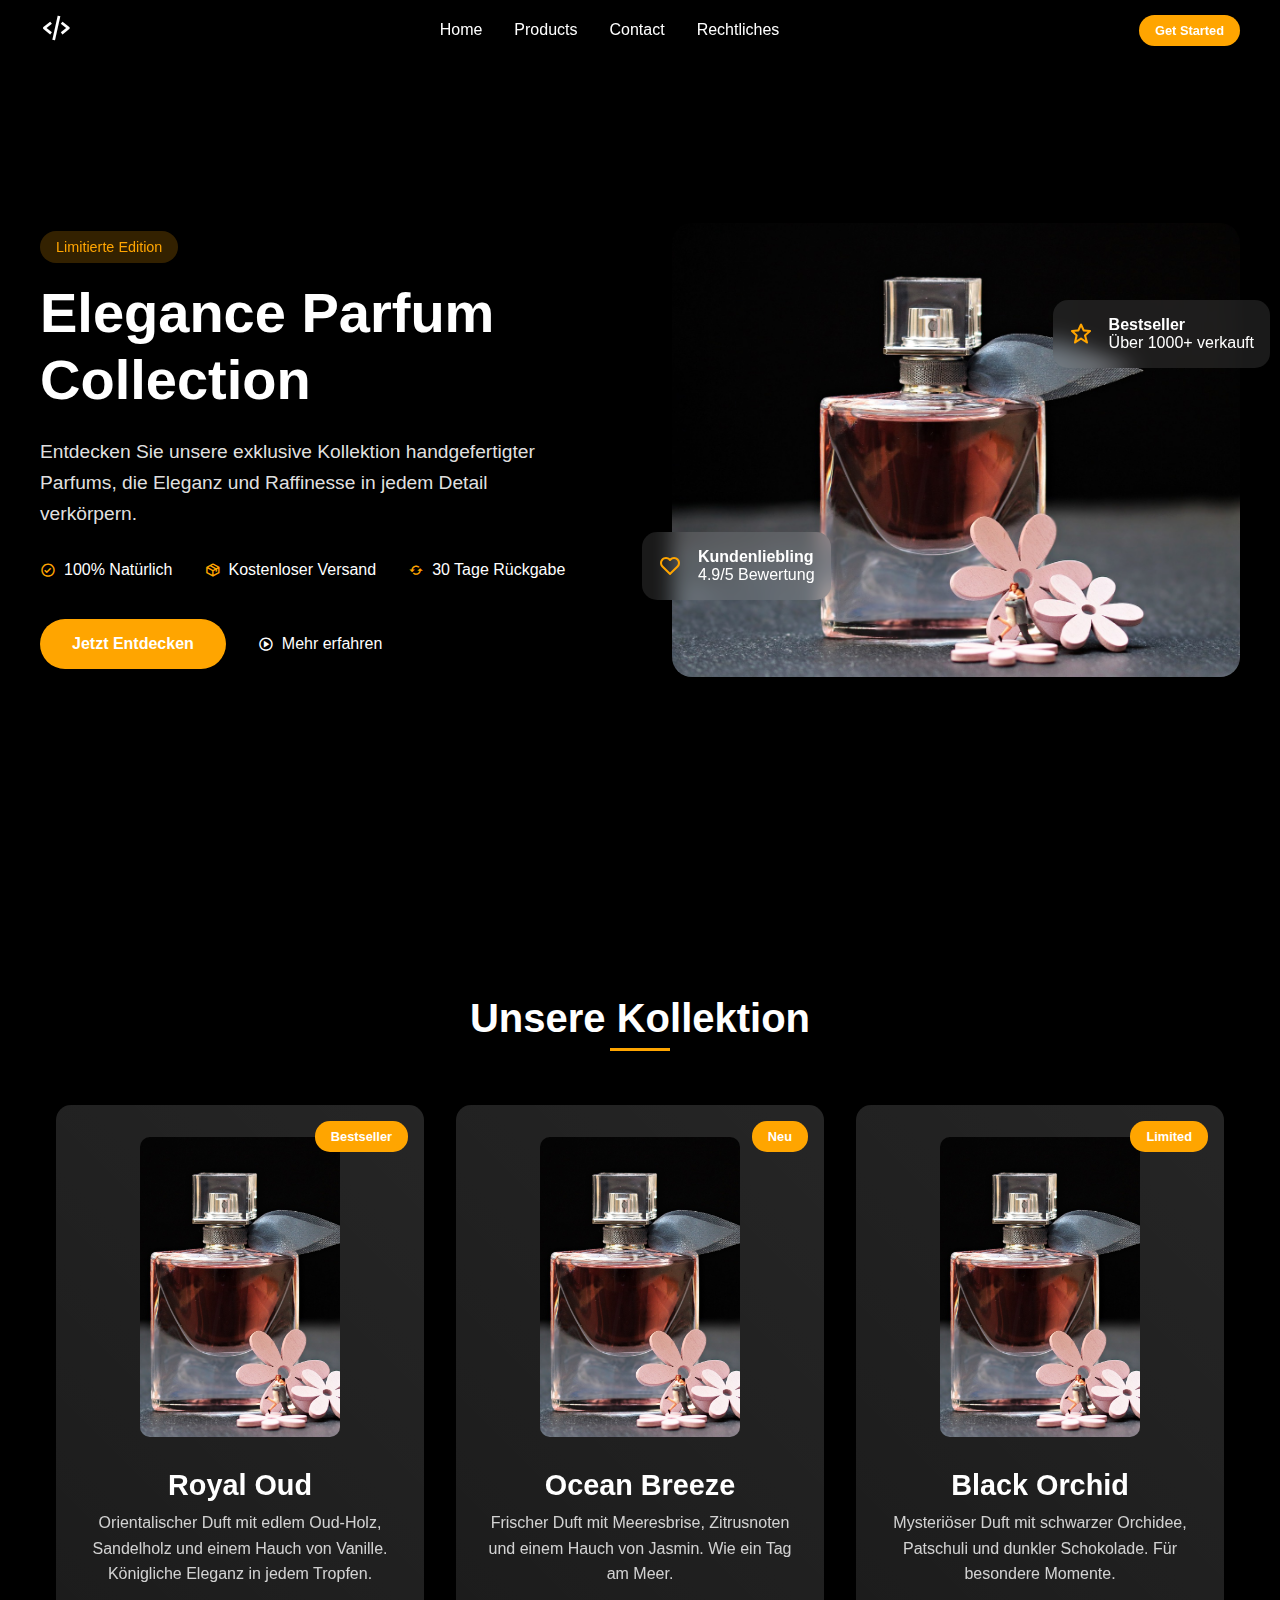
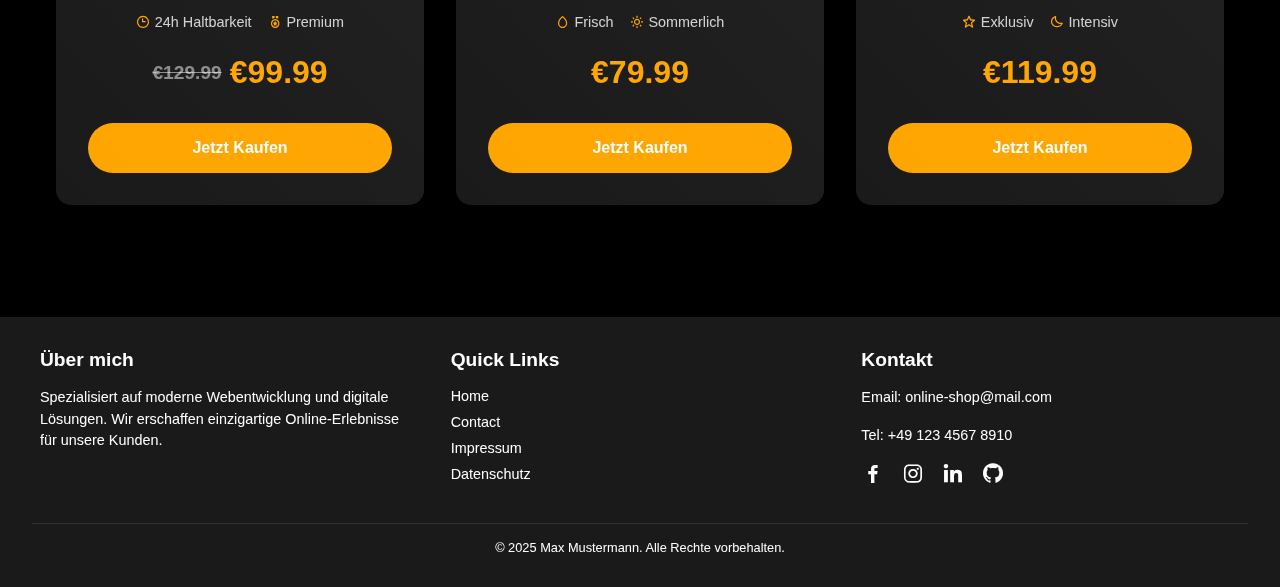
==== commit 75dacf51: "merge impressum & Datenschutzerklärung to singlepage-legal policy" ====
--- a/index.html
+++ b/index.html
@@ -102,7 +102,7 @@
                 <div class="product-card">
                     <span class="product-badge">Bestseller</span>
                     <div class="product-image">
-                        <img src="parfum1.png" alt="Royal Oud Parfum" loading="lazy">
+                        <img src="parfum.png" alt="Royal Oud Parfum" loading="lazy">
                     </div>
                     <h2 class="product-title">Royal Oud</h2>
                     <p class="product-description">Orientalischer Duft mit edlem Oud-Holz, Sandelholz und einem Hauch von Vanille. Königliche Eleganz in jedem Tropfen.</p>
@@ -128,7 +128,7 @@
                 <div class="product-card">
                     <span class="product-badge">Neu</span>
                     <div class="product-image">
-                        <img src="parfum2.png" alt="Ocean Breeze Parfum" loading="lazy">
+                        <img src="parfum.png" alt="Ocean Breeze Parfum" loading="lazy">
                     </div>
                     <h2 class="product-title">Ocean Breeze</h2>
                     <p class="product-description">Frischer Duft mit Meeresbrise, Zitrusnoten und einem Hauch von Jasmin. Wie ein Tag am Meer.</p>
@@ -151,7 +151,7 @@
                 <div class="product-card">
                     <span class="product-badge">Limited</span>
                     <div class="product-image">
-                        <img src="parfum3.png" alt="Black Orchid Parfum" loading="lazy">
+                        <img src="parfum.png" alt="Black Orchid Parfum" loading="lazy">
                     </div>
                     <h2 class="product-title">Black Orchid</h2>
                     <p class="product-description">Mysteriöser Duft mit schwarzer Orchidee, Patschuli und dunkler Schokolade. Für besondere Momente.</p>
@@ -175,66 +175,7 @@
 
 
 
-<section id="contact">
-    <div class="contact-content">
-        <h2>Kontaktieren Sie mich</h2>
-        <div class="contact-container">
-            <div class="contact-info">
-                <div class="info-item">
-                    <i class='bx bx-envelope'></i>
-                    <h3>Email</h3>
-                    <p>softwarebanc@gmail.com</p>
-                </div>
-                <div class="info-item">
-                    <i class='bx bx-phone'></i>
-                    <h3>Telefon</h3>
-                    <p>+49 176 2258 6788</p>
-                </div>
-                <div class="info-item">
-                    <i class='bx bx-map'></i>
-                    <h3>Standort</h3>
-                    <p>Wenden</p>
-                </div>
-            </div>
-            <div class="contact-form" id="contactFormContainer">
-                <form id="contactForm" action="https://formspree.io/f/xzzzyaww" method="POST">
-                    <input type="hidden" name="_csrf" value="true">
-                    <input type="text" name="_gotcha" style="display:none">
-                    <div class="form-group">
-                        <input type="text" name="name" required>
-                        <label>Name</label>
-                    </div>
-                    <div class="form-group">
-                        <input type="email" name="email" required>
-                        <label>Email</label>
-                    </div>
-                    <div class="form-group">
-                        <input type="text" name="subject" required>
-                        <label>Betreff</label>
-                    </div>
-                    <div class="form-group">
-                        <textarea name="message" required></textarea>
-                        <label>Nachricht</label>
-                    </div>
-                    <div class="form-group privacy-check">
-                        <input type="checkbox" name="privacy" id="privacy" required>
-                        <label> <!-- "for" Attribut entfernt -->
-                            Ich stimme zu, dass meine Angaben zur Kontaktaufnahme und Bearbeitung 
-                            der Anfrage verwendet werden. Hinweise dazu in der 
-                            <a href="/datenschutz.html">Datenschutzerklärung</a>.
-                        </label>
-                    </div>
-                    <button type="submit" class="submit-btn" disabled>Nachricht senden</button>
-                </form>
-                <div id="successMessage" class="success-message" style="display: none;">
-                    <i class='bx bx-check-circle'></i>
-                    <h3>Vielen Dank für Ihre Nachricht!</h3>
-                    <p>Ich melde mich schnellstmöglich bei Ihnen!</p>
-                </div>
-            </div>
-        </div>
-    </div>
-</section>
+
    
     <footer class="footer">
         <div class="footer-content">
--- a/product.css
+++ b/product.css
@@ -71,6 +71,7 @@
     border-radius: 15px;
     font-size: 0.8rem;
     font-weight: bold;
+    z-index: 1000;
 }
 
 .product-image {
